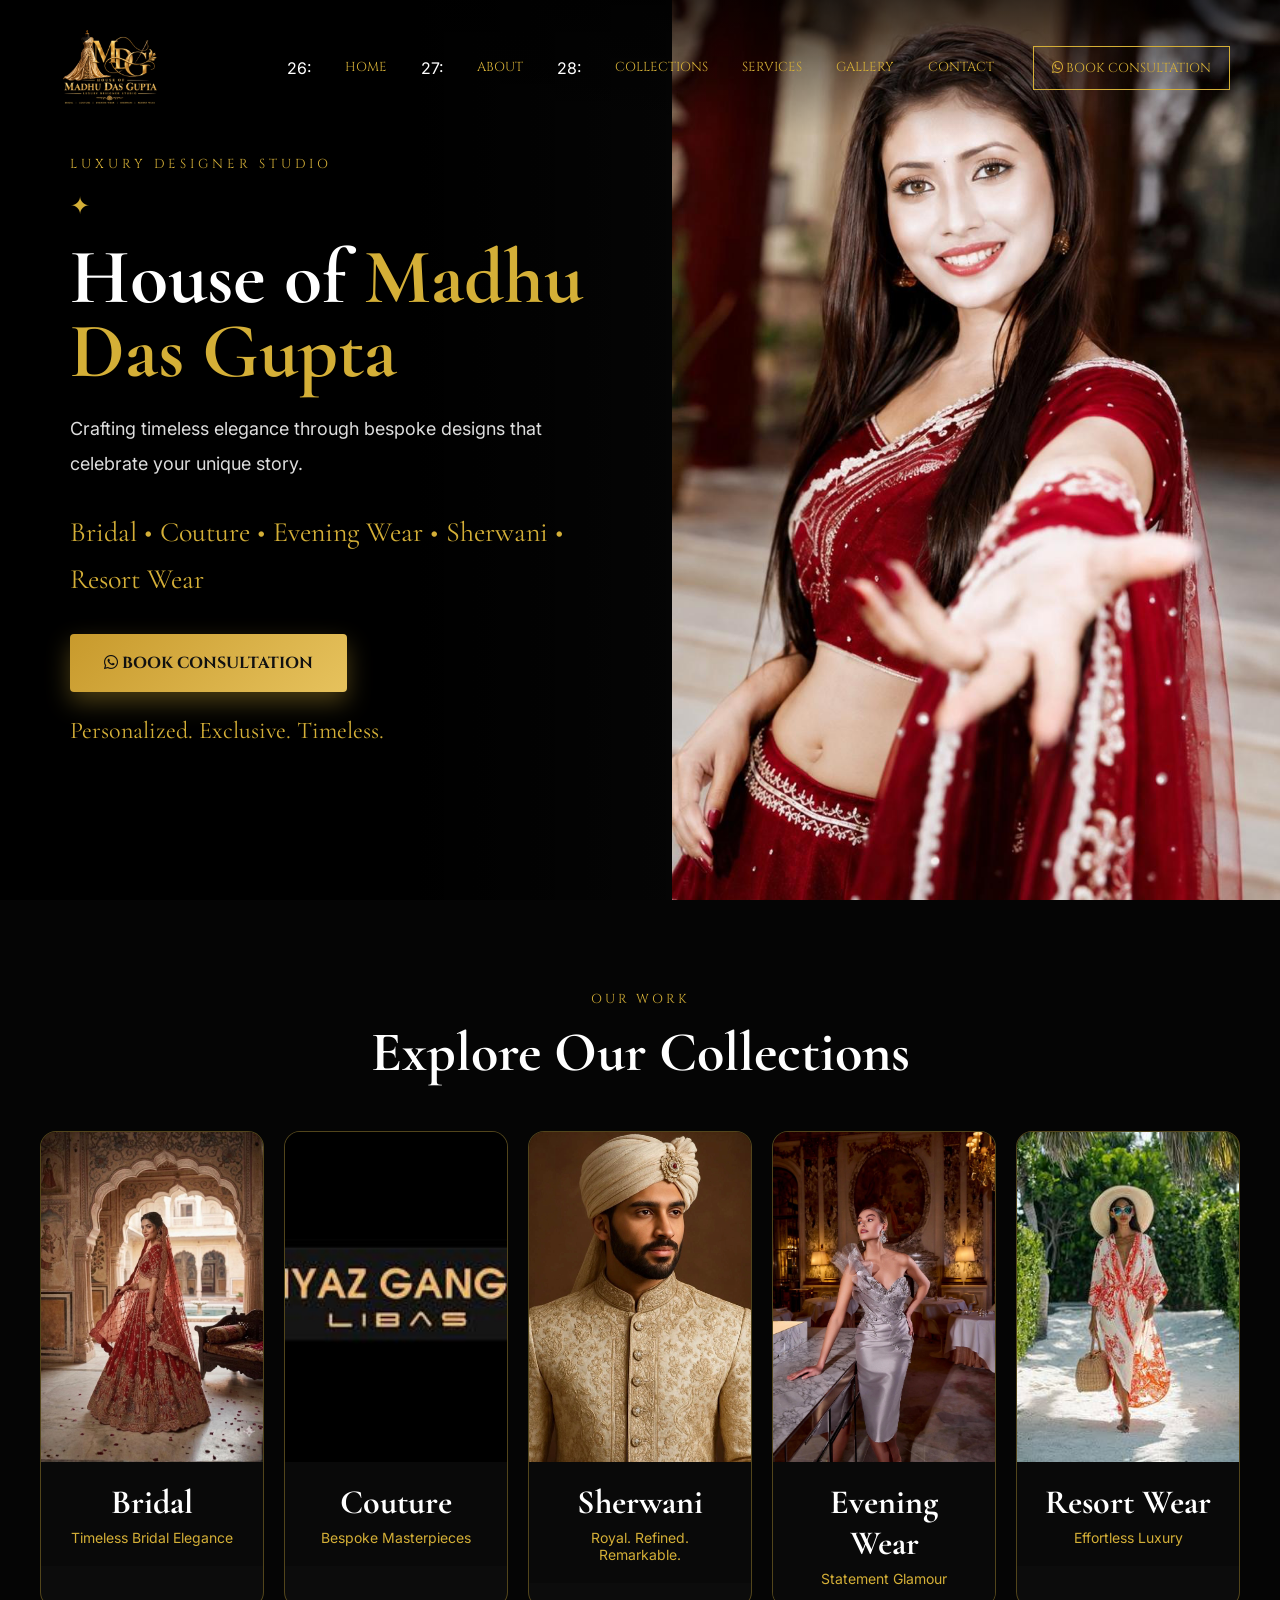
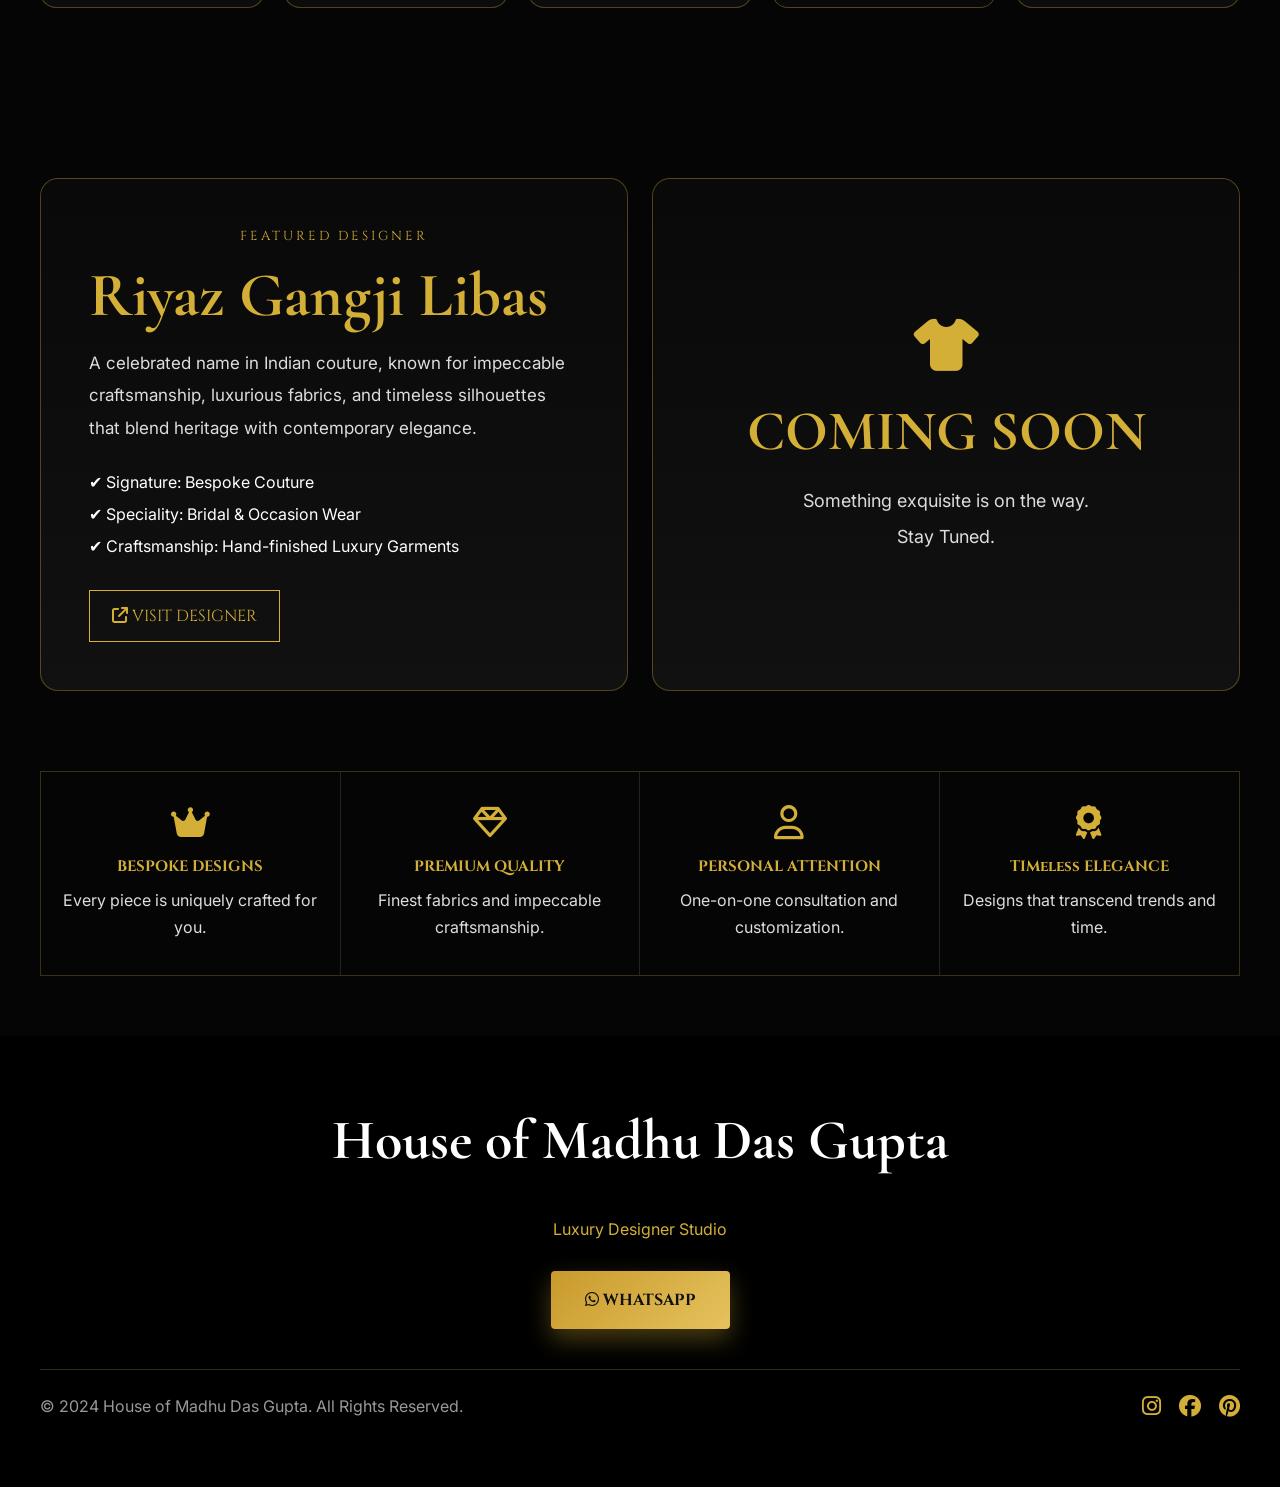
==== index.html @ 9389d153 "Update index.html" ====
<!DOCTYPE html>
<html lang="en">

<head>
<meta charset="UTF-8">
<meta name="viewport" content="width=device-width, initial-scale=1.0">
<title>House of Madhu Das Gupta</title>

<link rel="preconnect" href="https://fonts.googleapis.com">
<link rel="preconnect" href="https://fonts.gstatic.com" crossorigin>

<link href="https://fonts.googleapis.com/css2?family=Cinzel:wght@400;500;700&family=Cormorant+Garamond:wght@400;500;600;700&family=Inter:wght@300;400;500&display=swap" rel="stylesheet">

<link rel="stylesheet" href="style.css">

<link rel="stylesheet" href="https://cdnjs.cloudflare.com/ajax/libs/font-awesome/6.5.2/css/all.min.css">
</head>

<body>

<header>

<img src="logo.PNG" class="logo" alt="MDG Logo">

<nav>
26: <a href="index.html">HOME</a>
27: <a href="about.html">ABOUT</a>
28: <a href="collections.html">COLLECTIONS</a>
<a href="services.html">SERVICES</a>
<a href="gallery.html">GALLERY</a>
<a href="#">CONTACT</a>
</nav>

<a href="https://wa.me/919892027604?text=Hello%20House%20of%20Madhu%20Das%20Gupta,%20I'd%20like%20to%20book%20a%20consultation."
class="top-btn"
target="_blank">
<i class="fab fa-whatsapp"></i> BOOK CONSULTATION
</a>

</header>

<section class="hero">

<div class="overlay">

<div class="hero-text">

<div class="mini-title">
LUXURY DESIGNER STUDIO
</div>

<div class="ornament">✦</div>

<h1>House of <span>Madhu Das Gupta</span></h1>

<p>
Crafting timeless elegance through bespoke designs that celebrate your unique story.
</p>

<div class="hero-services">
Bridal • Couture • Evening Wear • Sherwani • Resort Wear
</div>

<a href="https://wa.me/919892027604?text=Hello%20House%20of%20Madhu%20Das%20Gupta,%20I'd%20like%20to%20book%20a%20consultation."
class="gold-btn"
target="_blank">
<i class="fab fa-whatsapp"></i> BOOK CONSULTATION
</a>

<div class="tagline">
Personalized. Exclusive. Timeless.
</div>

</div>

</div>

<img src="founder.PNG" alt="Founder">

</section>

<section class="collections">

<div class="section-mini">OUR WORK</div>

<h2>Explore Our Collections</h2>

<div class="collection-grid">

<div class="collection-card">
<img src="bridal.jpg" alt="Bridal">
<div class="collection-info">
<h3>Bridal</h3>
<p>Timeless Bridal Elegance</p>
</div>
</div>

<div class="collection-card">
<img src="Riyaz.jpg" alt="Couture">
<div class="collection-info">
<h3>Couture</h3>
<p>Bespoke Masterpieces</p>
</div>
</div>

<div class="collection-card">
<img src="Sherwani.jpg" alt="Sherwani">
<div class="collection-info">
<h3>Sherwani</h3>
<p>Royal. Refined. Remarkable.</p>
</div>
</div>

<div class="collection-card">
<img src="evening.jpg" alt="Evening Wear">
<div class="collection-info">
<h3>Evening Wear</h3>
<p>Statement Glamour</p>
</div>
</div>

<div class="collection-card">
<img src="resort.JPG" alt="Resort Wear">
<div class="collection-info">
<h3>Resort Wear</h3>
<p>Effortless Luxury</p>
</div>
</div>

</div>

</section>

<section class="designer">

<div class="designer-card">

<div class="section-mini">FEATURED DESIGNER</div>

<h2>Riyaz Gangji Libas</h2>

<p>
A celebrated name in Indian couture, known for impeccable craftsmanship, luxurious fabrics, and timeless silhouettes that blend heritage with contemporary elegance.
</p>

<ul>
<li>✔ Signature: Bespoke Couture</li>
<li>✔ Speciality: Bridal & Occasion Wear</li>
<li>✔ Craftsmanship: Hand-finished Luxury Garments</li>
</ul>

<a href="#"
class="outline-btn">
<i class="fas fa-arrow-up-right-from-square"></i>
VISIT DESIGNER
</a>

</div>

<div class="coming-card">

<div class="dress-icon">
<i class="fas fa-shirt"></i>
</div>

<h2>COMING SOON</h2>

<p>
Something exquisite is on the way.<br>
Stay Tuned.
</p>

</div>

</section>

<section class="features">

<div class="feature">
<i class="fas fa-crown"></i>
<h4>BESPOKE DESIGNS</h4>
<p>Every piece is uniquely crafted for you.</p>
</div>

<div class="feature">
<i class="far fa-gem"></i>
<h4>PREMIUM QUALITY</h4>
<p>Finest fabrics and impeccable craftsmanship.</p>
</div>

<div class="feature">
<i class="far fa-user"></i>
<h4>PERSONAL ATTENTION</h4>
<p>One-on-one consultation and customization.</p>
</div>

<div class="feature">
<i class="fas fa-award"></i>
<h4>TIMeless ELEGANCE</h4>
<p>Designs that transcend trends and time.</p>
</div>

</section>

<footer>

<h2>House of Madhu Das Gupta</h2>

<p>Luxury Designer Studio</p>

<a href="https://wa.me/919892027604?text=Hello%20House%20of%20Madhu%20Das%20Gupta."
class="gold-btn"
target="_blank">
<i class="fab fa-whatsapp"></i> WHATSAPP
</a>

<div class="footer-bottom">

<span>© 2024 House of Madhu Das Gupta. All Rights Reserved.</span>

<div class="social">
<i class="fab fa-instagram"></i>
<i class="fab fa-facebook"></i>
<i class="fab fa-pinterest"></i>
</div>

</div>

</footer>

</body>

</html>
---- style.css ----
/* =========================
   HOUSE OF MADHU DAS GUPTA
   Luxury Theme
========================= */

*{
  margin:0;
  padding:0;
  box-sizing:border-box;
}

html{
  scroll-behavior:smooth;
}

body{
  background:#050505;
  color:#fff;
  font-family:Inter,sans-serif;
  overflow-x:hidden;
}

a{
  text-decoration:none;
}

/* ---------- Header ---------- */

header{
  position:absolute;
  top:0;
  left:0;
  width:100%;
  display:flex;
  justify-content:space-between;
  align-items:center;
  padding:28px 50px;
  z-index:100;
  background:linear-gradient(to bottom,rgba(0,0,0,.65),transparent);
}

.logo{
  width:120px;
}

nav{
  position:absolute;
  left:50%;
  transform:translateX(-50%);
  display:flex;
  gap:34px;
}

nav a{
  color:#d4af37;
  font-family:Cinzel,serif;
  font-size:13px;
  transition:.3s;
}

nav a:hover{
  color:#fff;
}

.top-btn{
  border:1px solid #d4af37;
  color:#d4af37;
  padding:12px 18px;
  font-family:Cinzel,serif;
  font-size:13px;
}

/* ---------- Hero ---------- */

.hero{
  display:grid;
  grid-template-columns:1.05fr .95fr;
  min-height:100vh;
  background:#050505;
}

.overlay{
  display:flex;
  align-items:center;
  background:linear-gradient(90deg,#000 62%,rgba(0,0,0,.08));
  padding:120px 70px;
}

.hero-text{
  max-width:560px;
}

.mini-title{
  color:#d4af37;
  font-family:Cinzel,serif;
  letter-spacing:4px;
  font-size:13px;
  margin-bottom:18px;
}

.ornament{
  color:#d4af37;
  font-size:24px;
  margin-bottom:20px;
}

.hero-text h1{
  font-family:"Cormorant Garamond",serif;
  font-size:78px;
  line-height:.95;
  margin-bottom:24px;
}

.hero-text span{
  color:#d4af37;
}

.hero-text p{
  color:#ddd;
  line-height:1.9;
  font-size:18px;
  margin-bottom:28px;
}

.hero-services{
  font-family:"Cormorant Garamond",serif;
  color:#d4af37;
  font-size:28px;
  line-height:1.7;
  margin-bottom:30px;
}

.gold-btn{
  display:inline-block;
  background:linear-gradient(135deg,#c89a2c,#e6c25d);
  color:#111;
  padding:18px 34px;
  border-radius:4px;
  font-family:Cinzel,serif;
  font-weight:bold;
  box-shadow:0 10px 25px rgba(212,175,55,.35);
}

.tagline{
  margin-top:24px;
  color:#d4af37;
  font-family:"Cormorant Garamond",serif;
  font-size:24px;
}

.hero img{
  width:100%;
  height:100vh;
  object-fit:cover;
  object-position:center;
  display:block;
}

/* ---------- Collections ---------- */

.collections{
  padding:90px 40px;
}

.section-mini{
  text-align:center;
  color:#d4af37;
  font-family:Cinzel,serif;
  letter-spacing:3px;
  font-size:13px;
  margin-bottom:10px;
}

.collections h2,
footer h2{
  text-align:center;
  font-family:"Cormorant Garamond",serif;
  font-size:56px;
  margin-bottom:45px;
}

.collection-grid{
  display:grid;
  grid-template-columns:repeat(5,1fr);
  gap:20px;
}

.collection-card{
  background:#0c0c0c;
  border:1px solid rgba(212,175,55,.35);
  border-radius:16px;
  overflow:hidden;
  transition:.35s;
}

.collection-card:hover{
  transform:translateY(-6px);
}

.collection-card img{
  width:100%;
  height:330px;
  object-fit:cover;
  display:block;
}

.collection-info{
  background:#090909;
  padding:20px;
  text-align:center;
}

.collection-info h3{
  font-family:"Cormorant Garamond",serif;
  font-size:34px;
  margin-bottom:6px;
}

.collection-info p{
  color:#d4af37;
  font-size:14px;
}

/* ---------- Designer ---------- */

.designer{
  max-width:1400px;
  margin:auto;
  padding:80px 40px;
  display:grid;
  grid-template-columns:1fr 1fr;
  gap:24px;
}

.designer-card,
.coming-card{
  background:linear-gradient(#090909,#111);
  border:1px solid rgba(212,175,55,.35);
  border-radius:18px;
  padding:48px;
}

.designer-card h2{
  text-align:left;
  font-family:"Cormorant Garamond",serif;
  color:#d4af37;
  font-size:62px;
  line-height:1;
  margin:20px 0;
}

.designer-card p{
  color:#ddd;
  line-height:1.9;
  margin-bottom:22px;
  font-size:17px;
}

.designer-card ul{
  list-style:none;
  line-height:2;
  margin-bottom:28px;
}

.outline-btn{
  display:inline-block;
  border:1px solid #d4af37;
  color:#d4af37;
  padding:14px 22px;
  font-family:Cinzel,serif;
}

.coming-card{
  display:flex;
  flex-direction:column;
  justify-content:center;
  align-items:center;
  text-align:center;
}

.dress-icon{
  font-size:52px;
  color:#d4af37;
  margin-bottom:20px;
}

.coming-card h2{
  font-family:"Cormorant Garamond",serif;
  font-size:56px;
  color:#d4af37;
  margin-bottom:18px;
}

.coming-card p{
  color:#ddd;
  line-height:2;
  font-size:18px;
}

/* ---------- Features ---------- */

.features{
  display:grid;
  grid-template-columns:repeat(4,1fr);
  margin:0 40px 60px;
  border:1px solid rgba(212,175,55,.25);
}

.feature{
  padding:34px 22px;
  text-align:center;
  border-right:1px solid #222;
}

.feature:last-child{
  border-right:none;
}

.feature i{
  color:#d4af37;
  font-size:34px;
  margin-bottom:16px;
}

.feature h4{
  color:#d4af37;
  font-family:Cinzel,serif;
  font-size:15px;
  margin-bottom:10px;
}

.feature p{
  color:#ddd;
  line-height:1.7;
}

/* ---------- Footer ---------- */

footer{
  background:#000;
  text-align:center;
  padding:70px 40px;
}

footer p{
  color:#d4af37;
  margin-bottom:32px;
}

.footer-bottom{
  margin-top:40px;
  padding-top:25px;
  border-top:1px solid rgba(212,175,55,.25);
  display:flex;
  justify-content:space-between;
  align-items:center;
  flex-wrap:wrap;
  color:#999;
}

.social{
  display:flex;
  gap:18px;
  color:#d4af37;
  font-size:22px;
}

/* =================================
   MOBILE
================================= */

@media(max-width:900px){

header{
  position:relative;
  background:#000;
  padding:18px 20px;
  flex-direction:column;
  gap:18px;
}

.logo{
  width:90px;
}

nav{
  position:static;
  transform:none;
  display:flex;
  flex-wrap:wrap;
  justify-content:center;
  gap:14px;
}

.top-btn{
  padding:10px 18px;
  font-size:12px;
}

.hero{
  display:flex;
  flex-direction:column-reverse;
  min-height:auto;
}

.hero img{
  width:100%;
  height:460px;
  object-fit:cover;
  object-position:center top;
}

.overlay{
  padding:42px 24px;
  background:#050505;
}

.hero-text{
  max-width:100%;
}

.hero-text h1{
  font-size:54px;
}

.hero-text p{
  font-size:17px;
}

.hero-services{
  font-size:18px;
}

.gold-btn{
  width:100%;
  text-align:center;
}

.tagline{
  font-size:20px;
}

.collection-grid{
  grid-template-columns:1fr;
}

.collection-card img{
  height:420px;
  object-fit:contain;
  background:#111;
  padding:10px;
}

.designer{
  grid-template-columns:1fr;
  padding:60px 20px;
}

.designer-card,
.coming-card{
  padding:36px 24px;
}

.designer-card h2{
  font-size:52px;
}

.features{
  grid-template-columns:1fr;
  margin:30px 20px;
}

.feature{
  border-right:none;
  border-bottom:1px solid #222;
}

.feature:last-child{
  border-bottom:none;
}

.footer-bottom{
  flex-direction:column;
  gap:20px;
  text-align:center;
}

}
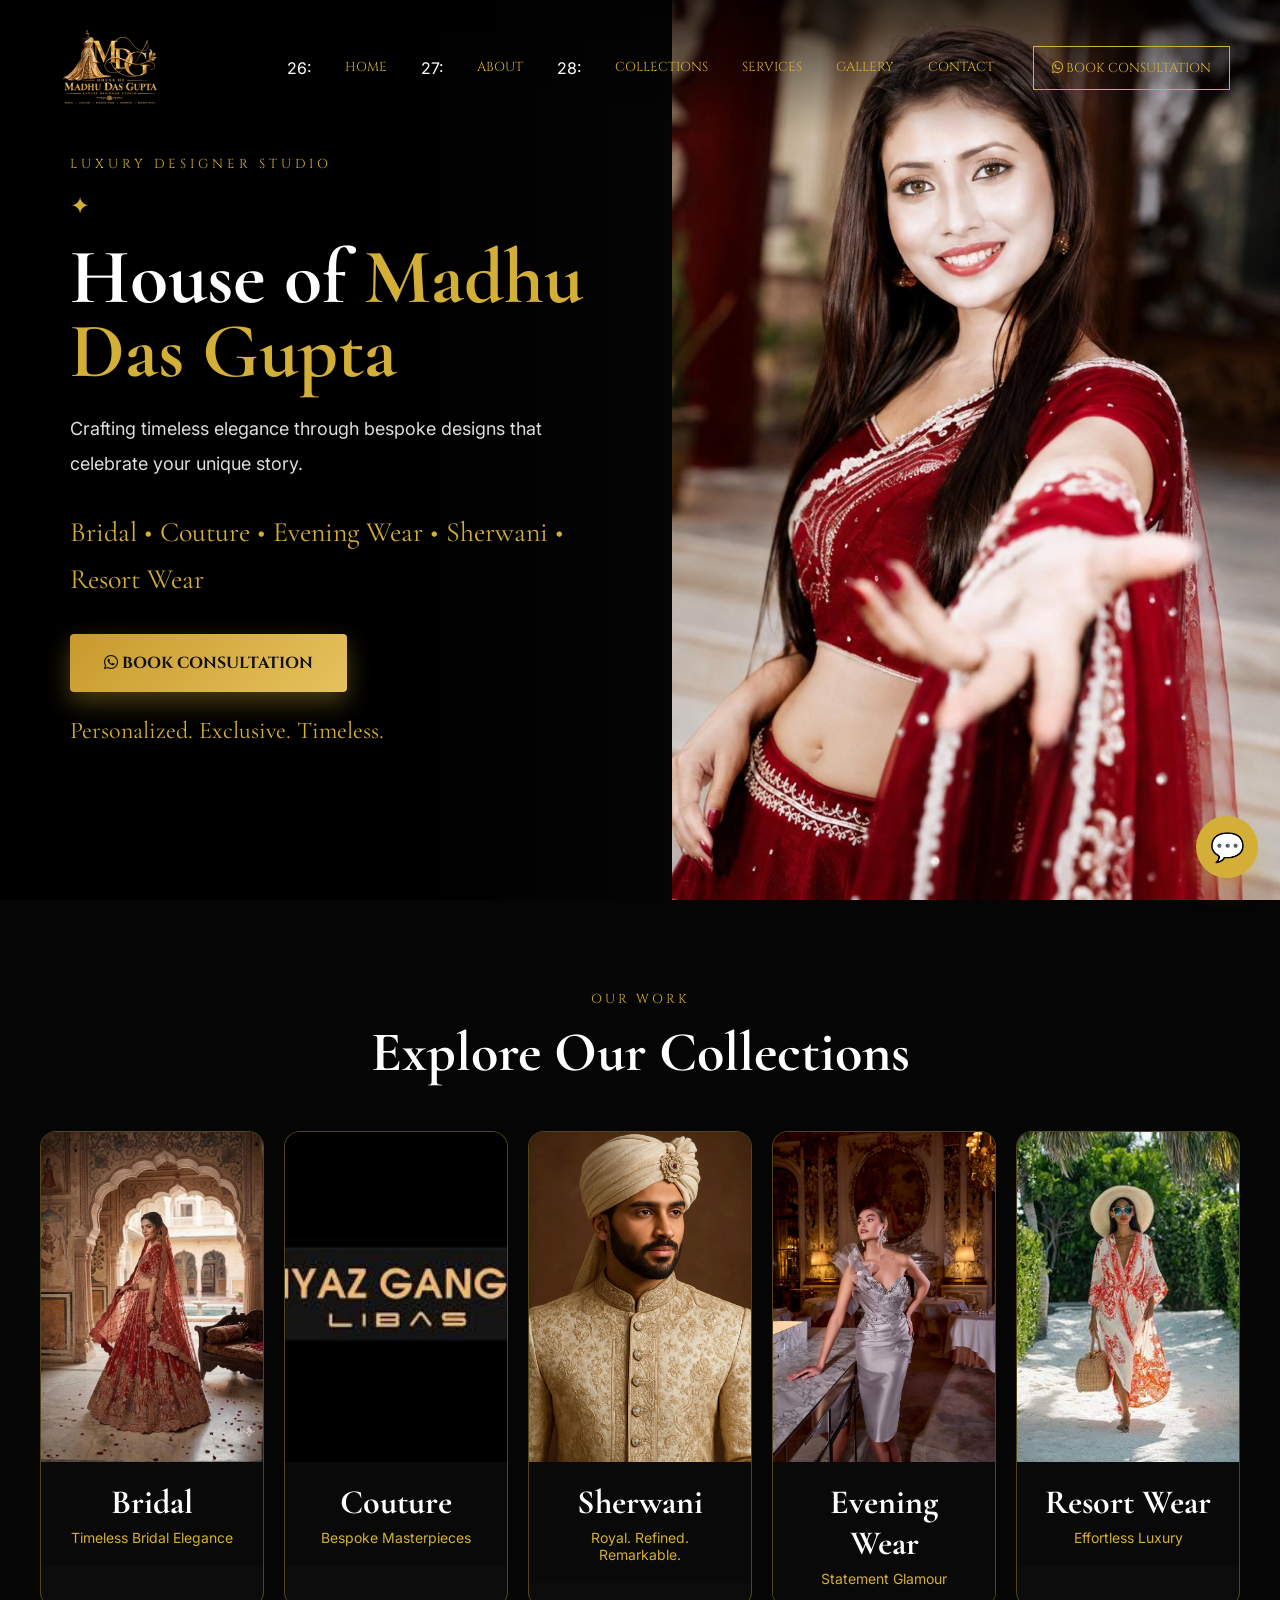
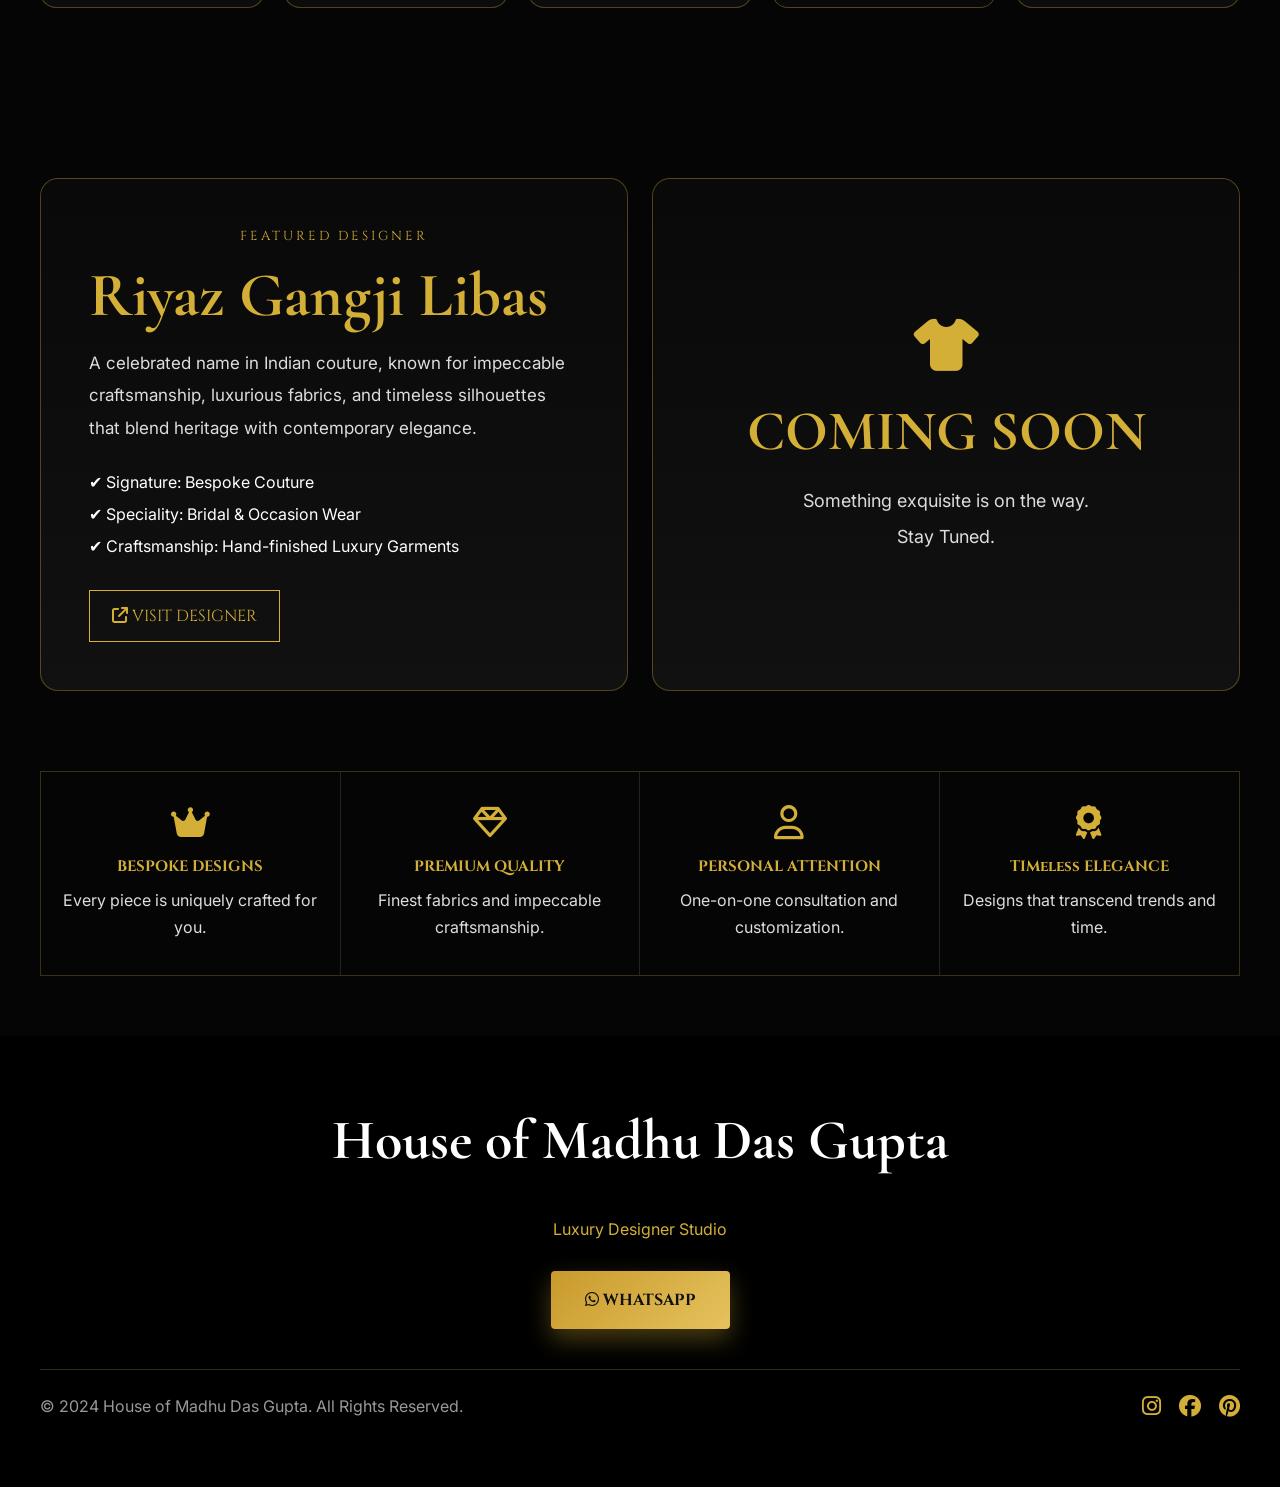
==== commit 3c805700: "Update index.html" ====
--- a/index.html
+++ b/index.html
@@ -28,7 +28,7 @@
 28: <a href="collections.html">COLLECTIONS</a>
 <a href="services.html">SERVICES</a>
 <a href="gallery.html">GALLERY</a>
-<a href="#">CONTACT</a>
+<a href="contact.html">CONTACT</a>
 </nav>
 
 <a href="https://wa.me/919892027604?text=Hello%20House%20of%20Madhu%20Das%20Gupta,%20I'd%20like%20to%20book%20a%20consultation."
@@ -227,7 +227,7 @@
 </div>
 
 </footer>
-
+<a href="https://wa.me/919892027604" class="whatsapp-float">💬</a>
 </body>
 
 </html>
--- a/style.css
+++ b/style.css
@@ -486,3 +486,27 @@
 }
 
 }
+/* Floating WhatsApp Button */
+
+.whatsapp-float{
+position:fixed;
+bottom:22px;
+right:22px;
+width:62px;
+height:62px;
+background:#D4AF37;
+color:#111;
+border-radius:50%;
+display:flex;
+align-items:center;
+justify-content:center;
+font-size:28px;
+text-decoration:none;
+box-shadow:0 10px 25px rgba(212,175,55,.35);
+z-index:9999;
+transition:.3s;
+}
+
+.whatsapp-float:hover{
+transform:scale(1.08);
+}
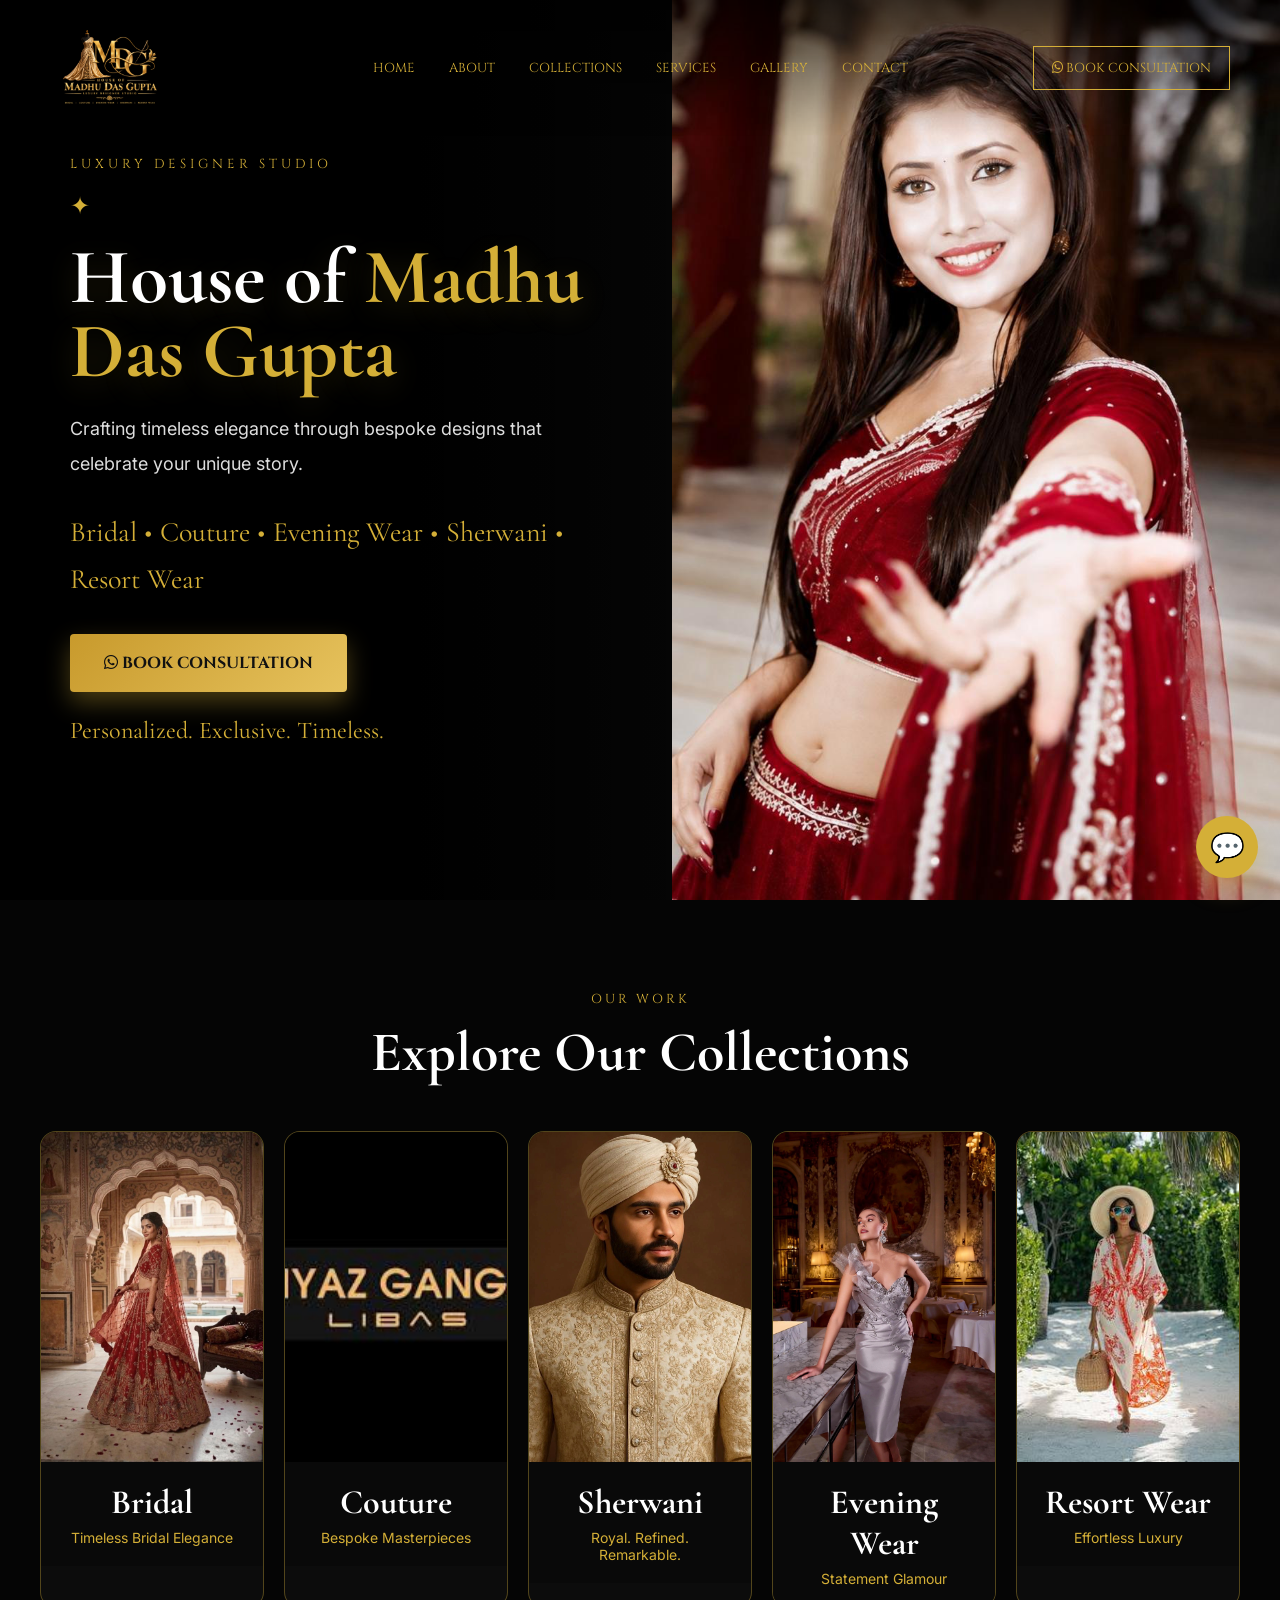
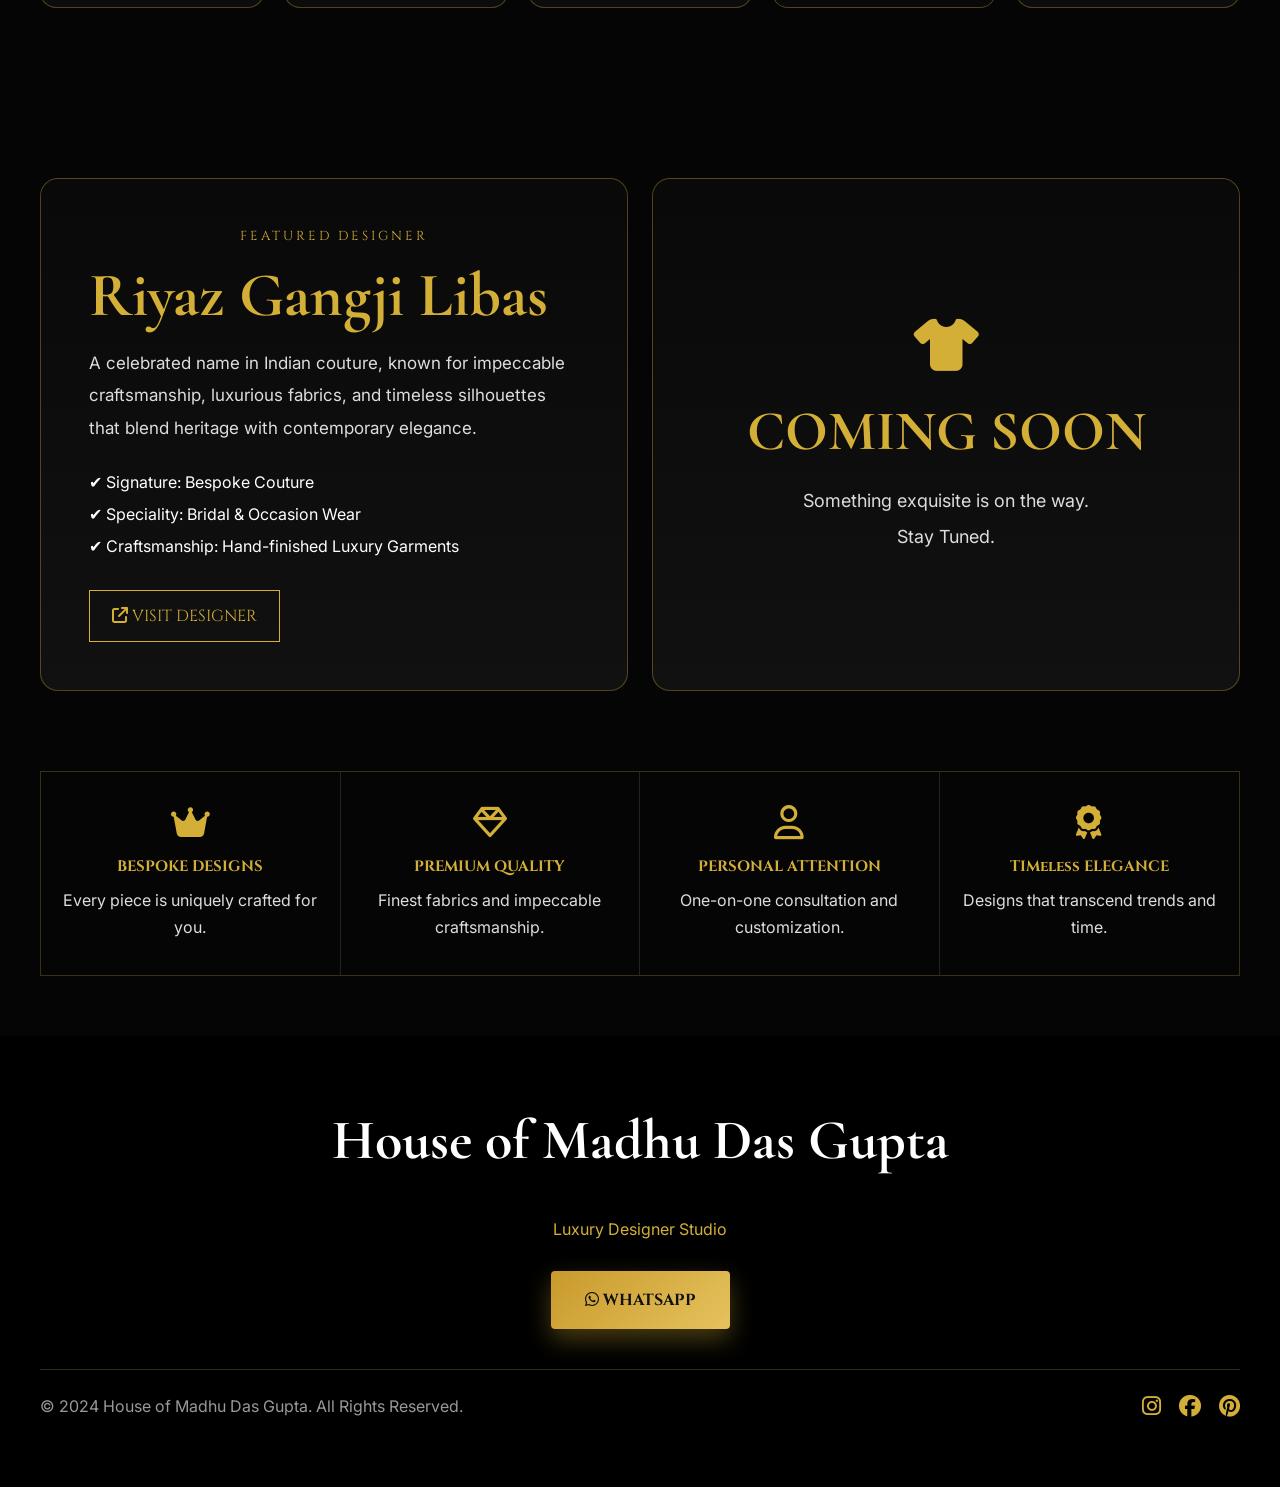
==== commit a55f4707: "Update index.html" ====
--- a/index.html
+++ b/index.html
@@ -23,9 +23,9 @@
 <img src="logo.PNG" class="logo" alt="MDG Logo">
 
 <nav>
-26: <a href="index.html">HOME</a>
-27: <a href="about.html">ABOUT</a>
-28: <a href="collections.html">COLLECTIONS</a>
+<a href="index.html">HOME</a>
+<a href="about.html">ABOUT</a>
+<a href="collections.html">COLLECTIONS</a>
 <a href="services.html">SERVICES</a>
 <a href="gallery.html">GALLERY</a>
 <a href="contact.html">CONTACT</a>
--- a/style.css
+++ b/style.css
@@ -510,3 +510,46 @@
 .whatsapp-float:hover{
 transform:scale(1.08);
 }
+/* About page mobile heading */
+@media (max-width:768px){
+
+.page-banner h1{
+font-size:42px;
+line-height:1.1;
+padding:0 20px;
+}
+
+.page-banner{
+height:52vh;
+}
+
+}
+/* ===== CINEMATIC HERO ===== */
+
+.hero img{
+animation:heroZoom 14s ease-in-out infinite alternate;
+}
+
+@keyframes heroZoom{
+from{transform:scale(1);}
+to{transform:scale(1.08);}
+}
+
+.hero-text{
+animation:fadeUp 1.3s ease forwards;
+}
+
+@keyframes fadeUp{
+from{
+opacity:0;
+transform:translateY(35px);
+}
+to{
+opacity:1;
+transform:translateY(0);
+}
+}
+
+.hero-text h1{
+text-shadow:0 8px 30px rgba(212,175,55,.18);
+}
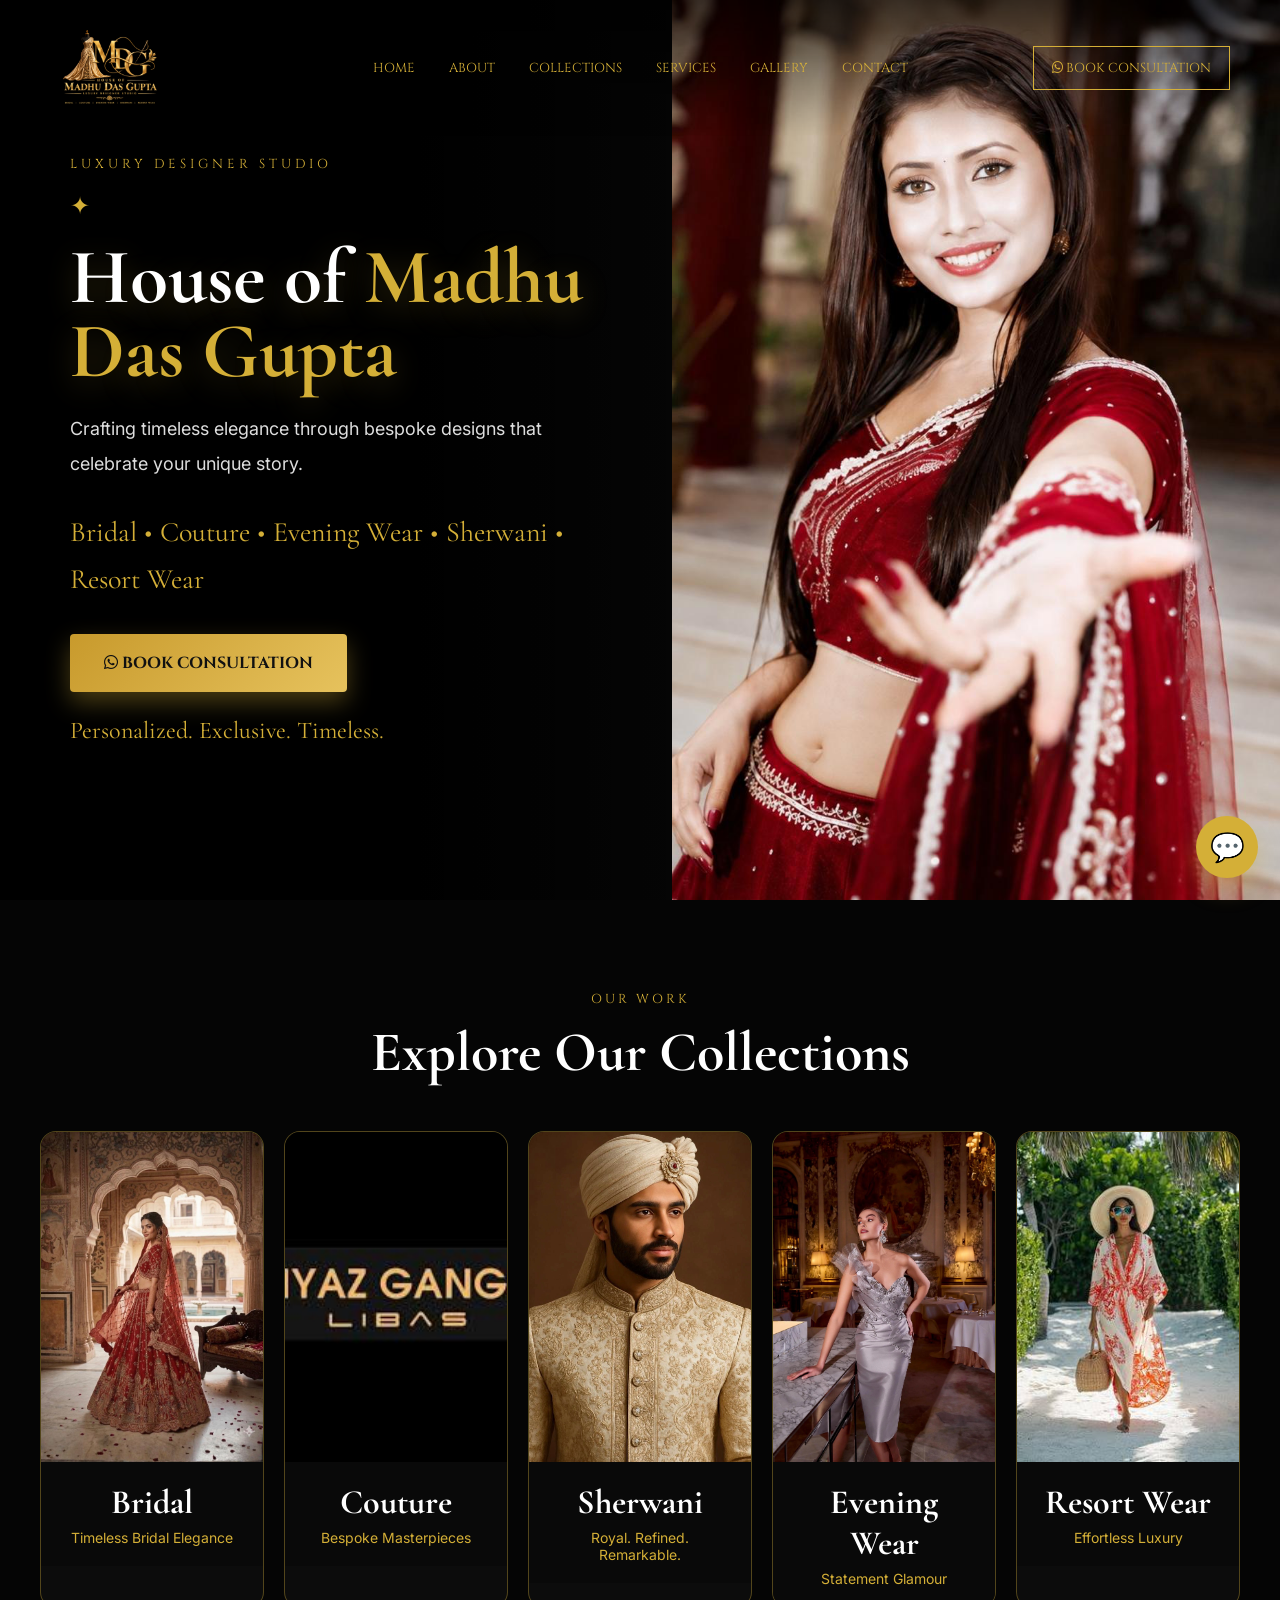
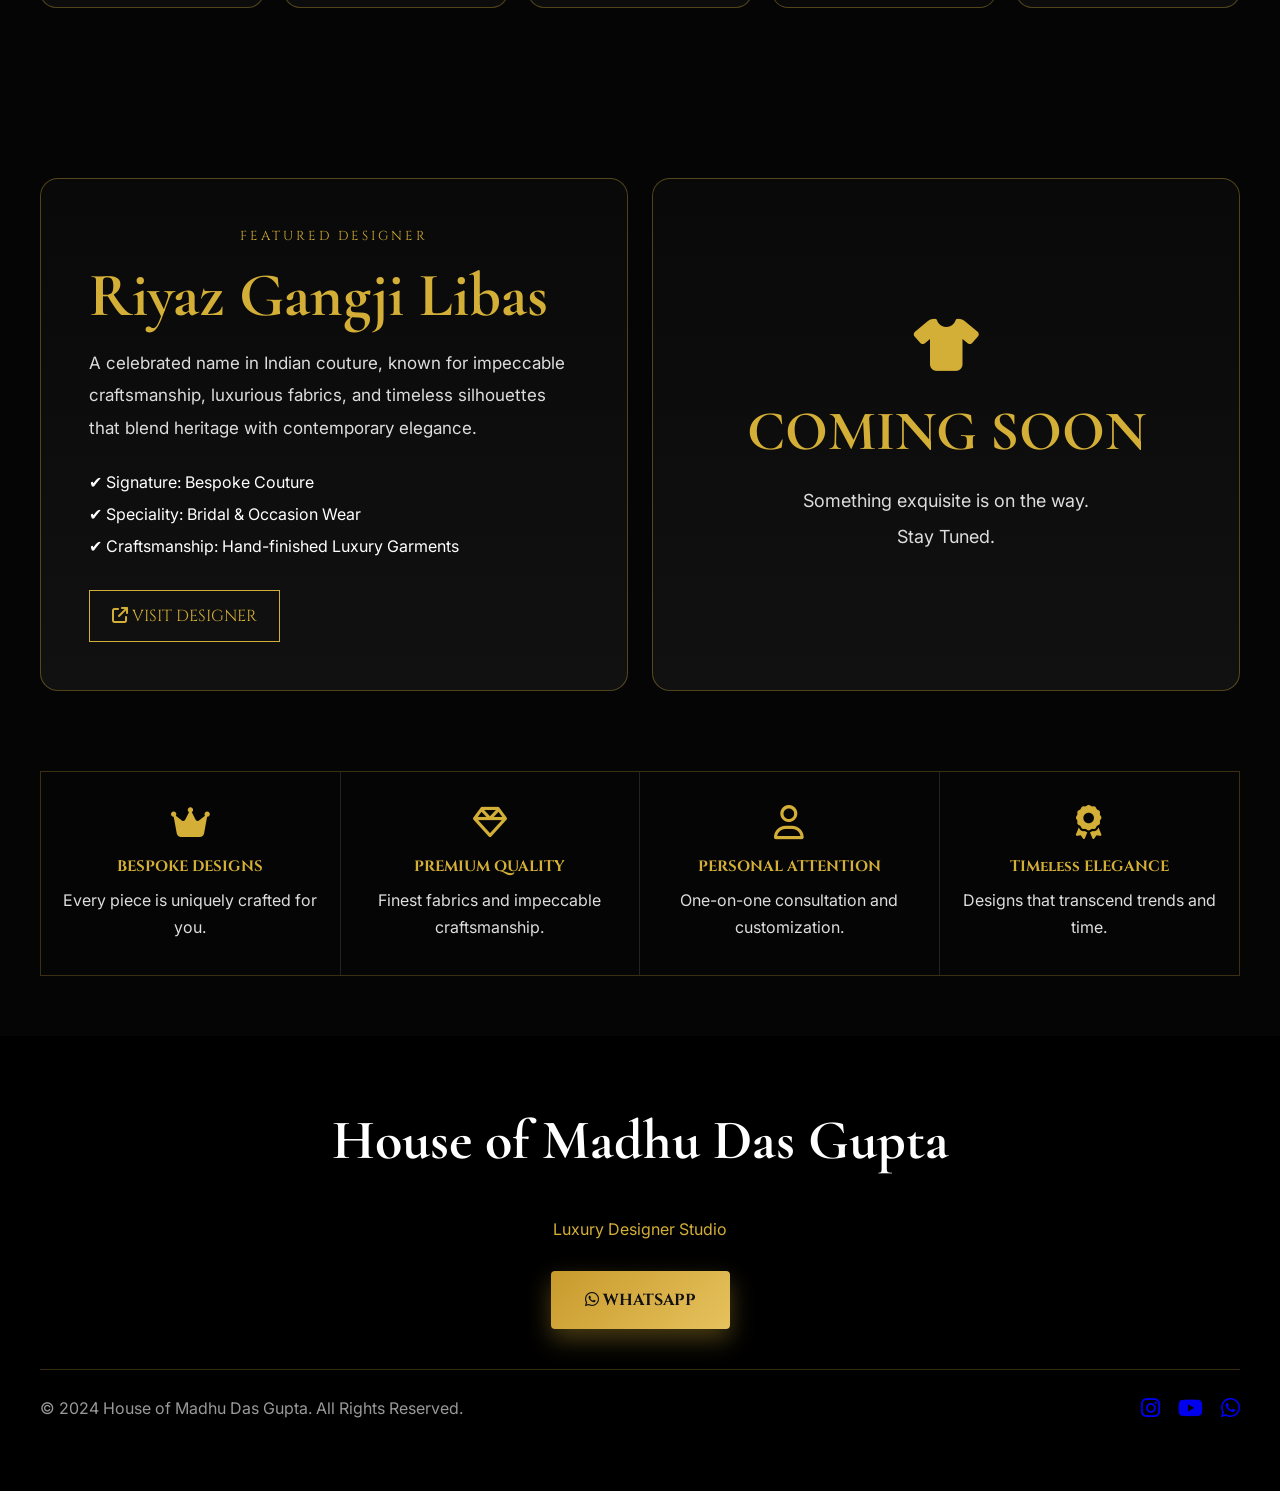
==== commit 1101cf48: "Update index.html" ====
--- a/index.html
+++ b/index.html
@@ -219,9 +219,17 @@
 <span>© 2024 House of Madhu Das Gupta. All Rights Reserved.</span>
 
 <div class="social">
-<i class="fab fa-instagram"></i>
-<i class="fab fa-facebook"></i>
-<i class="fab fa-pinterest"></i>
+  <a href="https://www.instagram.com/YOUR_INSTAGRAM_USERNAME" target="_blank">
+    <i class="fab fa-instagram"></i>
+  </a>
+
+  <a href="https://www.youtube.com/YOUR_YOUTUBE_CHANNEL" target="_blank">
+    <i class="fab fa-youtube"></i>
+  </a>
+
+  <a href="https://wa.me/919892027604" target="_blank">
+    <i class="fab fa-whatsapp"></i>
+  </a>
 </div>
 
 </div>
--- a/style.css
+++ b/style.css
@@ -553,3 +553,41 @@
 .hero-text h1{
 text-shadow:0 8px 30px rgba(212,175,55,.18);
 }
+/* ===== MDG CINEMATIC LUXURY HERO ===== */
+
+.hero img{
+animation:heroZoom 14s ease-in-out infinite alternate;
+}
+
+@keyframes heroZoom{
+from{transform:scale(1);}
+to{transform:scale(1.08);}
+}
+
+.hero-text{
+animation:fadeUp 1.2s ease forwards;
+}
+
+@keyframes fadeUp{
+from{
+opacity:0;
+transform:translateY(35px);
+}
+to{
+opacity:1;
+transform:translateY(0);
+}
+}
+
+.hero-text h1{
+text-shadow:0 8px 30px rgba(212,175,55,.25);
+}
+
+.gold-btn{
+transition:.35s ease;
+}
+
+.gold-btn:hover{
+transform:translateY(-4px);
+box-shadow:0 18px 40px rgba(212,175,55,.35);
+}
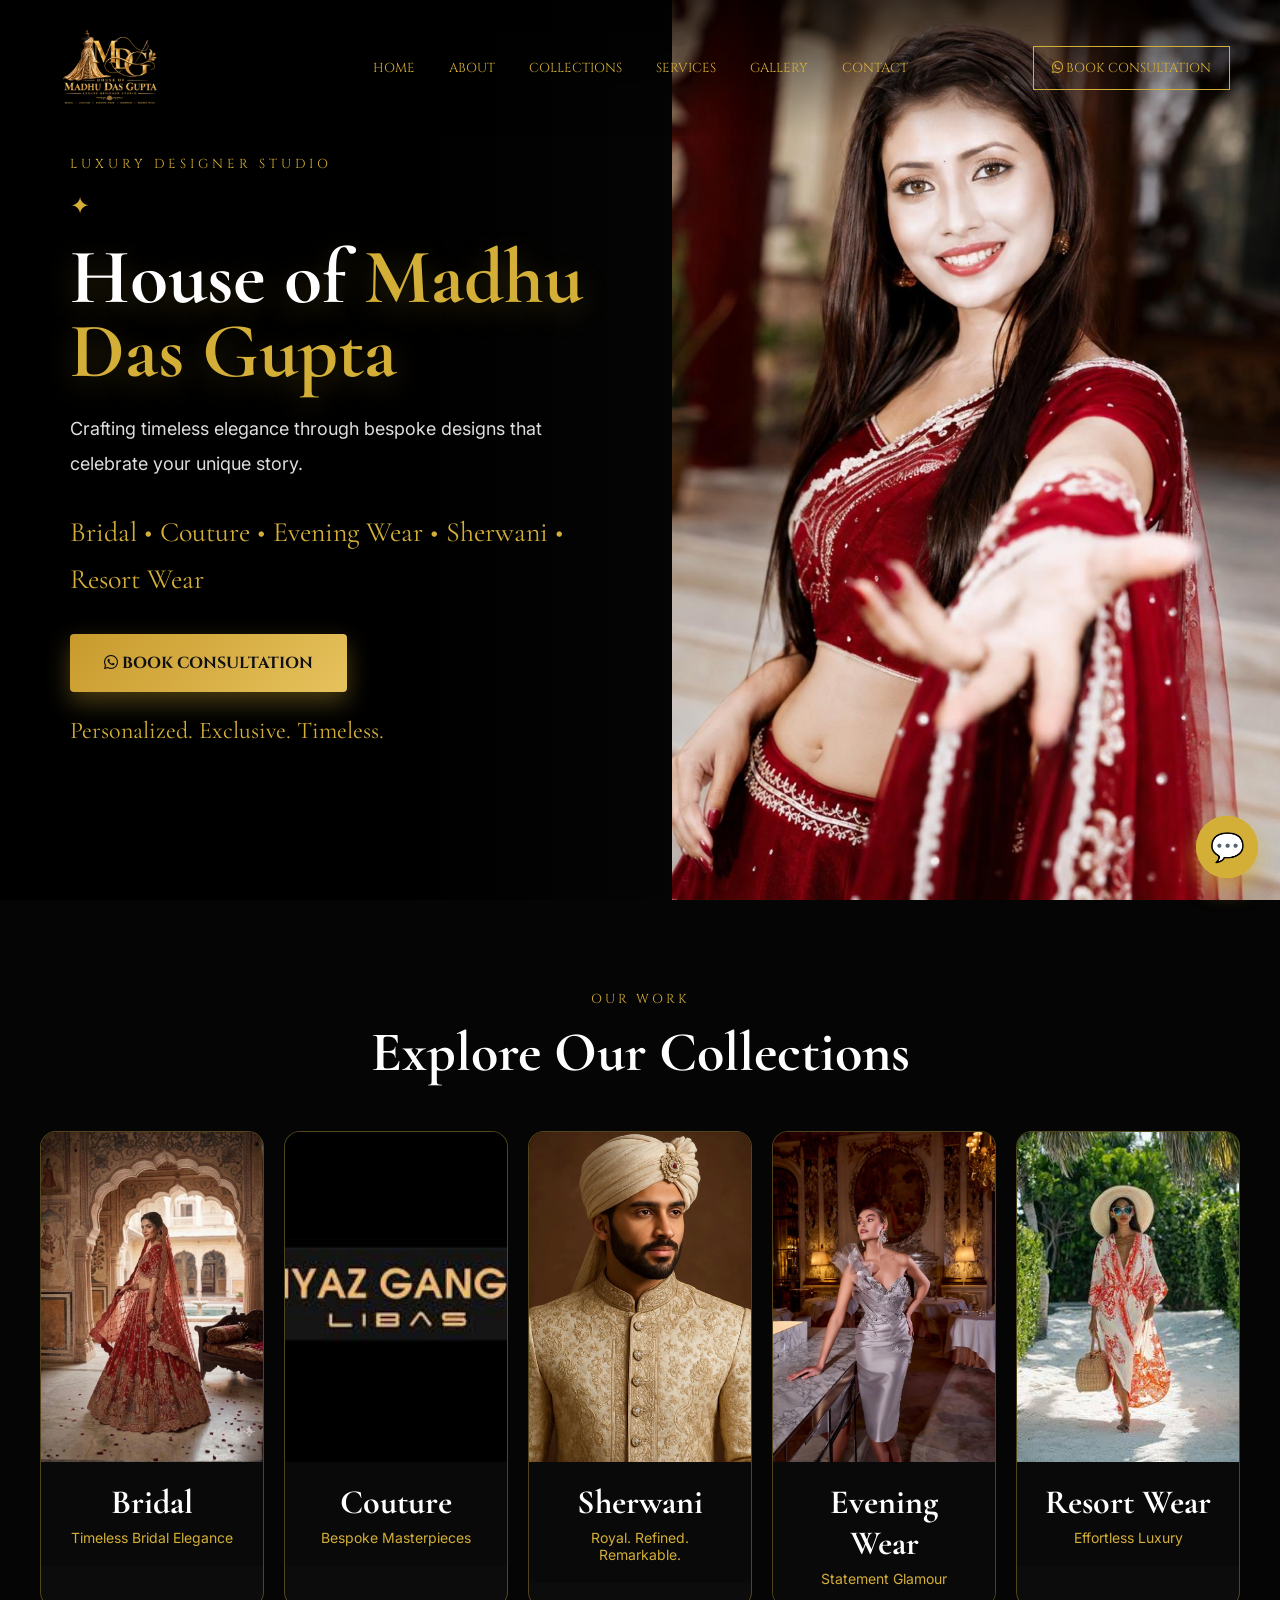
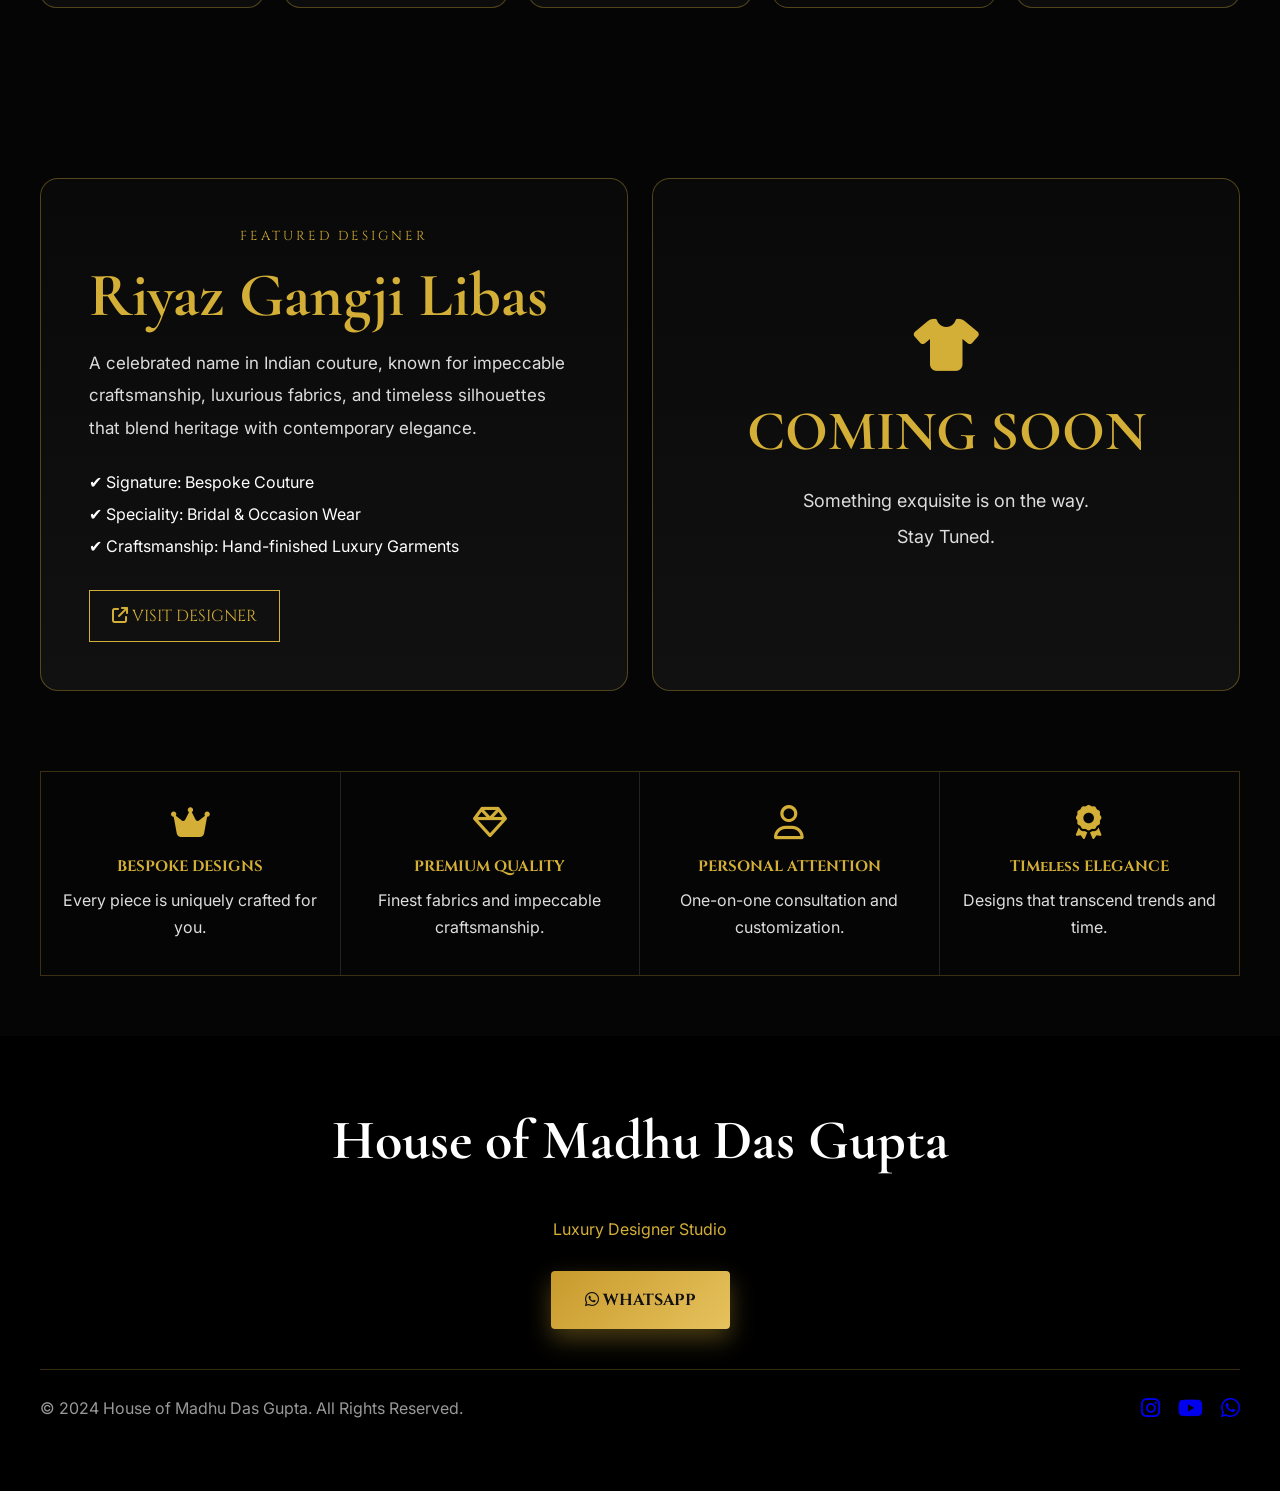
==== commit d8608e22: "Update index.html" ====
--- a/index.html
+++ b/index.html
@@ -236,6 +236,23 @@
 
 </footer>
 <a href="https://wa.me/919892027604" class="whatsapp-float">💬</a>
+  <a href="https://wa.me/919892027604" class="whatsapp-float">💬</a>
+
+<script>
+document.querySelectorAll('.gold-btn').forEach(btn=>{
+  btn.addEventListener('click',function(e){
+    if(btn.href.includes('wa.me')){
+      e.preventDefault();
+      if(confirm('Book a private consultation on WhatsApp?')){
+        window.open(btn.href,'_blank');
+      }
+    }
+  });
+});
+</script>
+
 </body>
-
 </html>
+</body>
+
+</html>
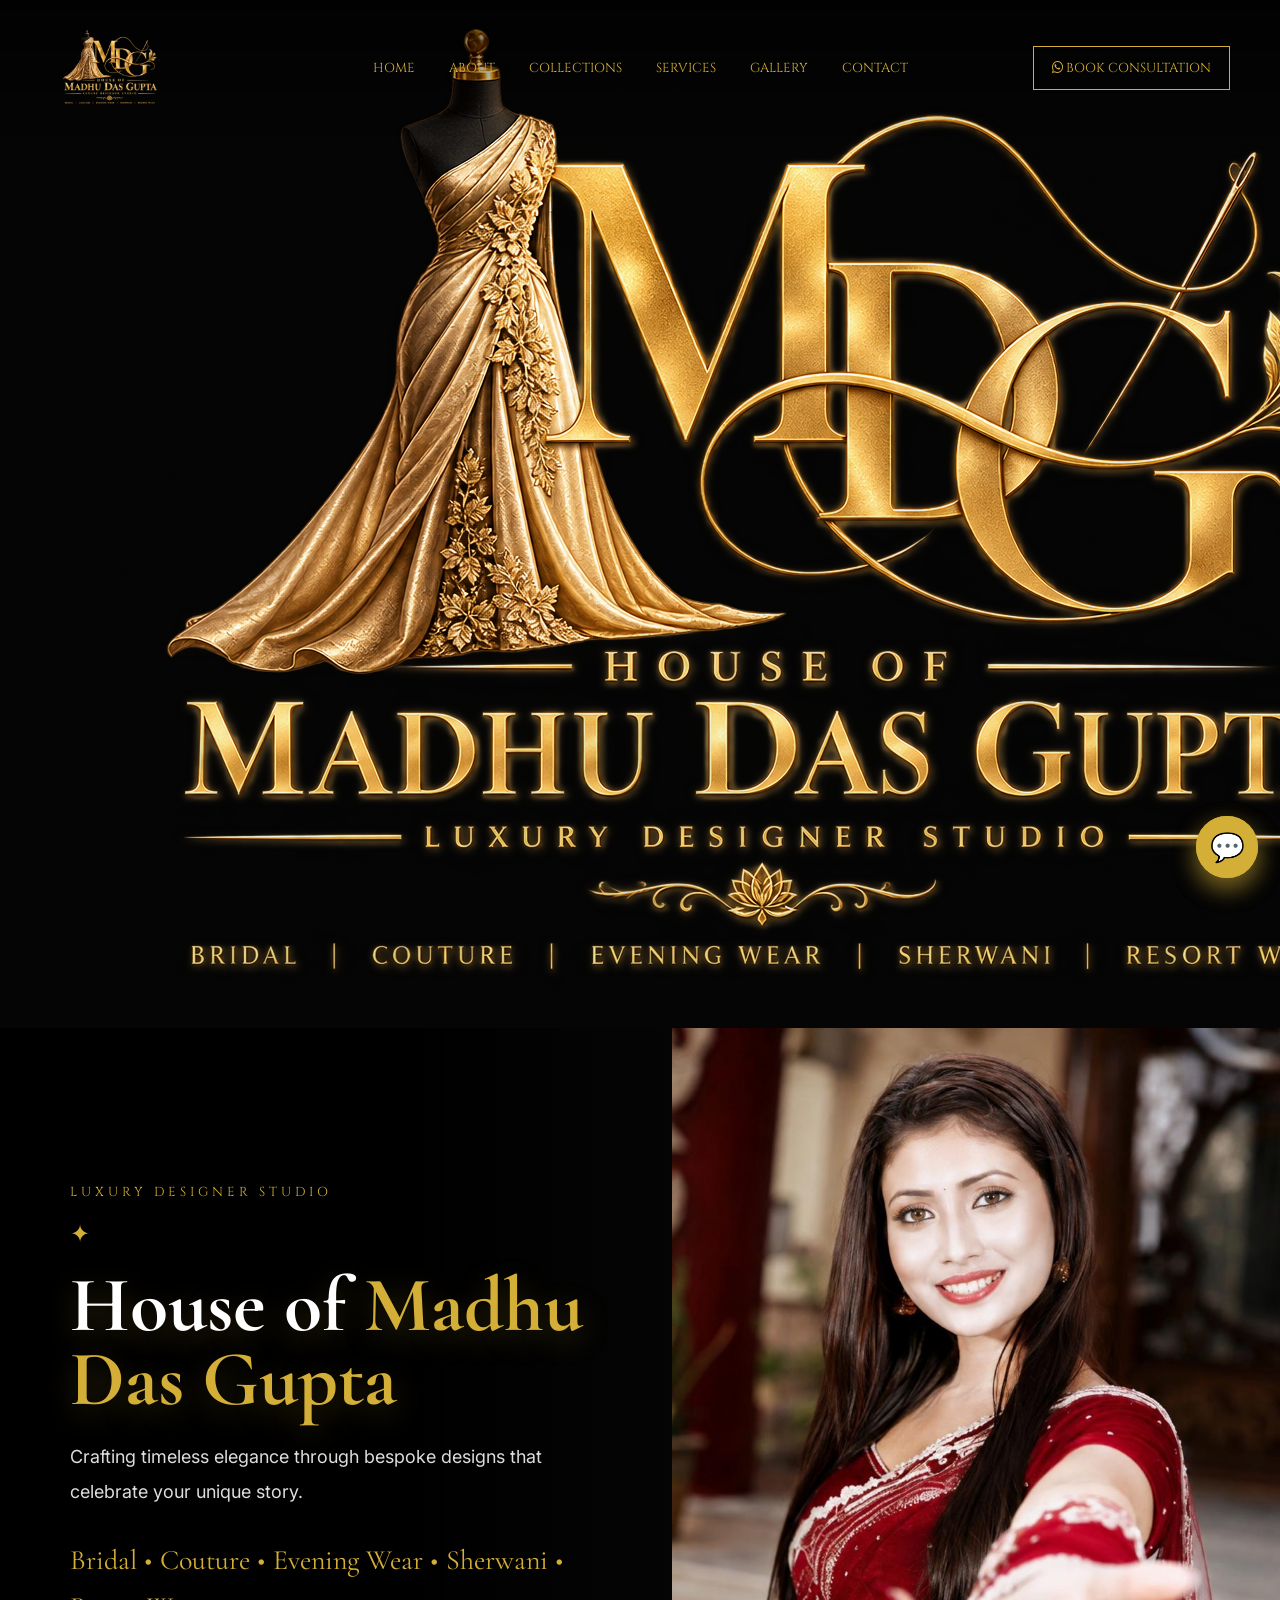
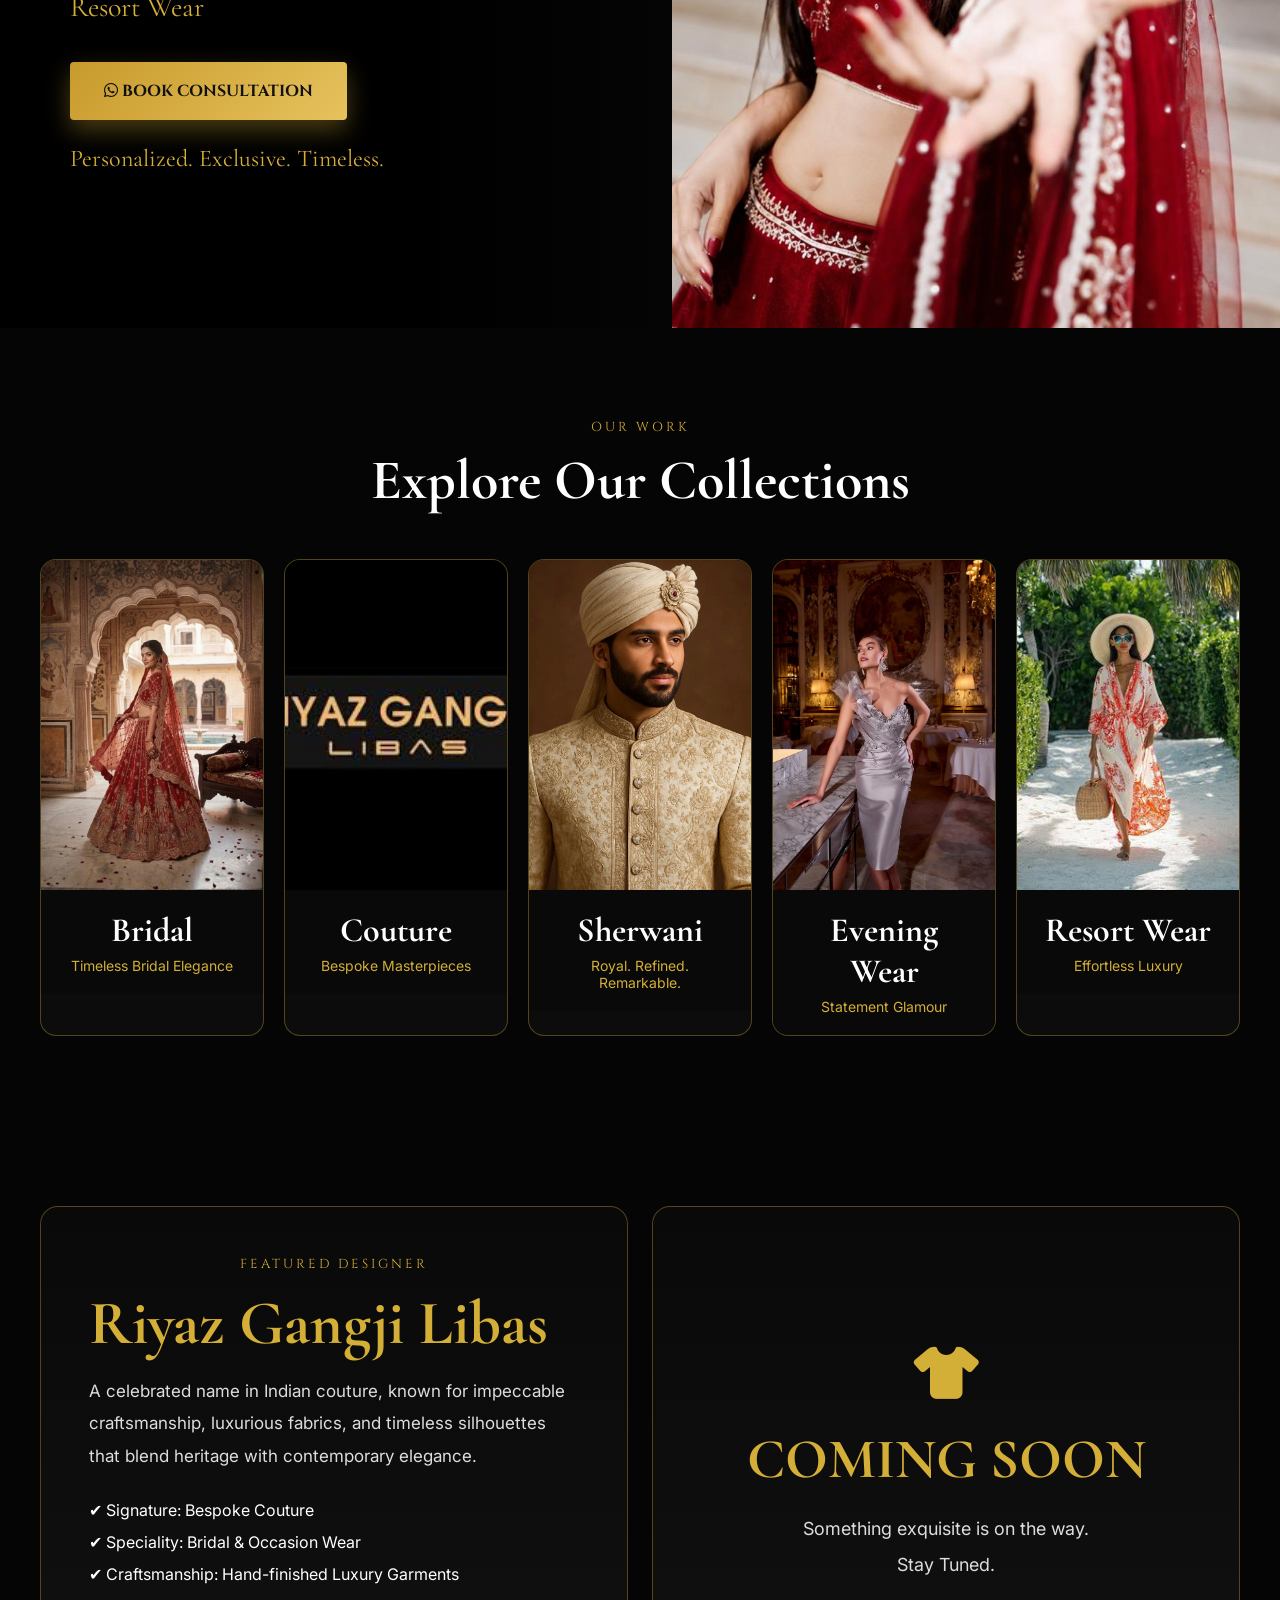
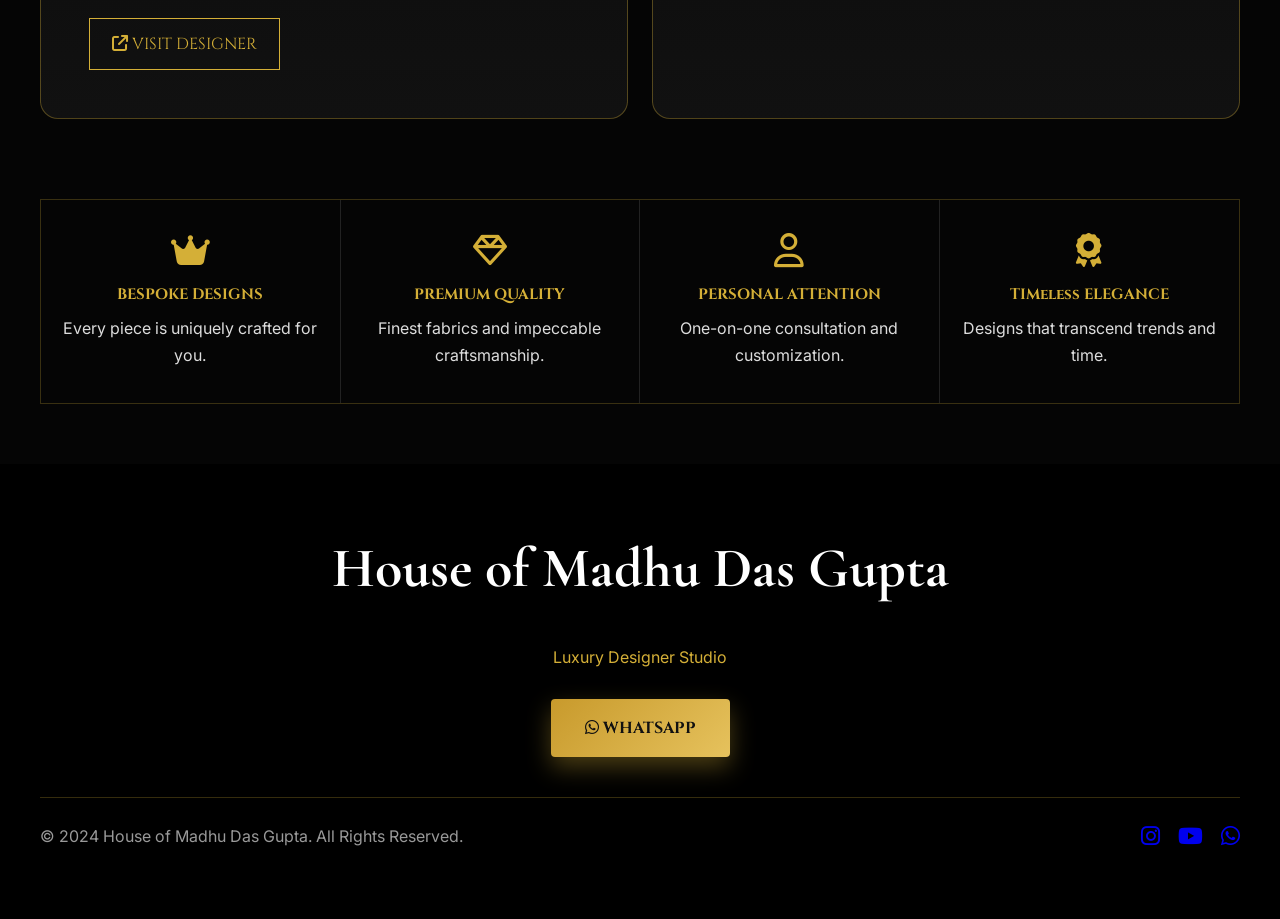
==== commit b3eaef6f: "Update index.html" ====
--- a/index.html
+++ b/index.html
@@ -18,7 +18,13 @@
 
 <body>
 
+
+<div id="loader">
+  <img src="logo.PNG" alt="MDG Logo">
+</div>
+
 <header>
+
 
 <img src="logo.PNG" class="logo" alt="MDG Logo">
 
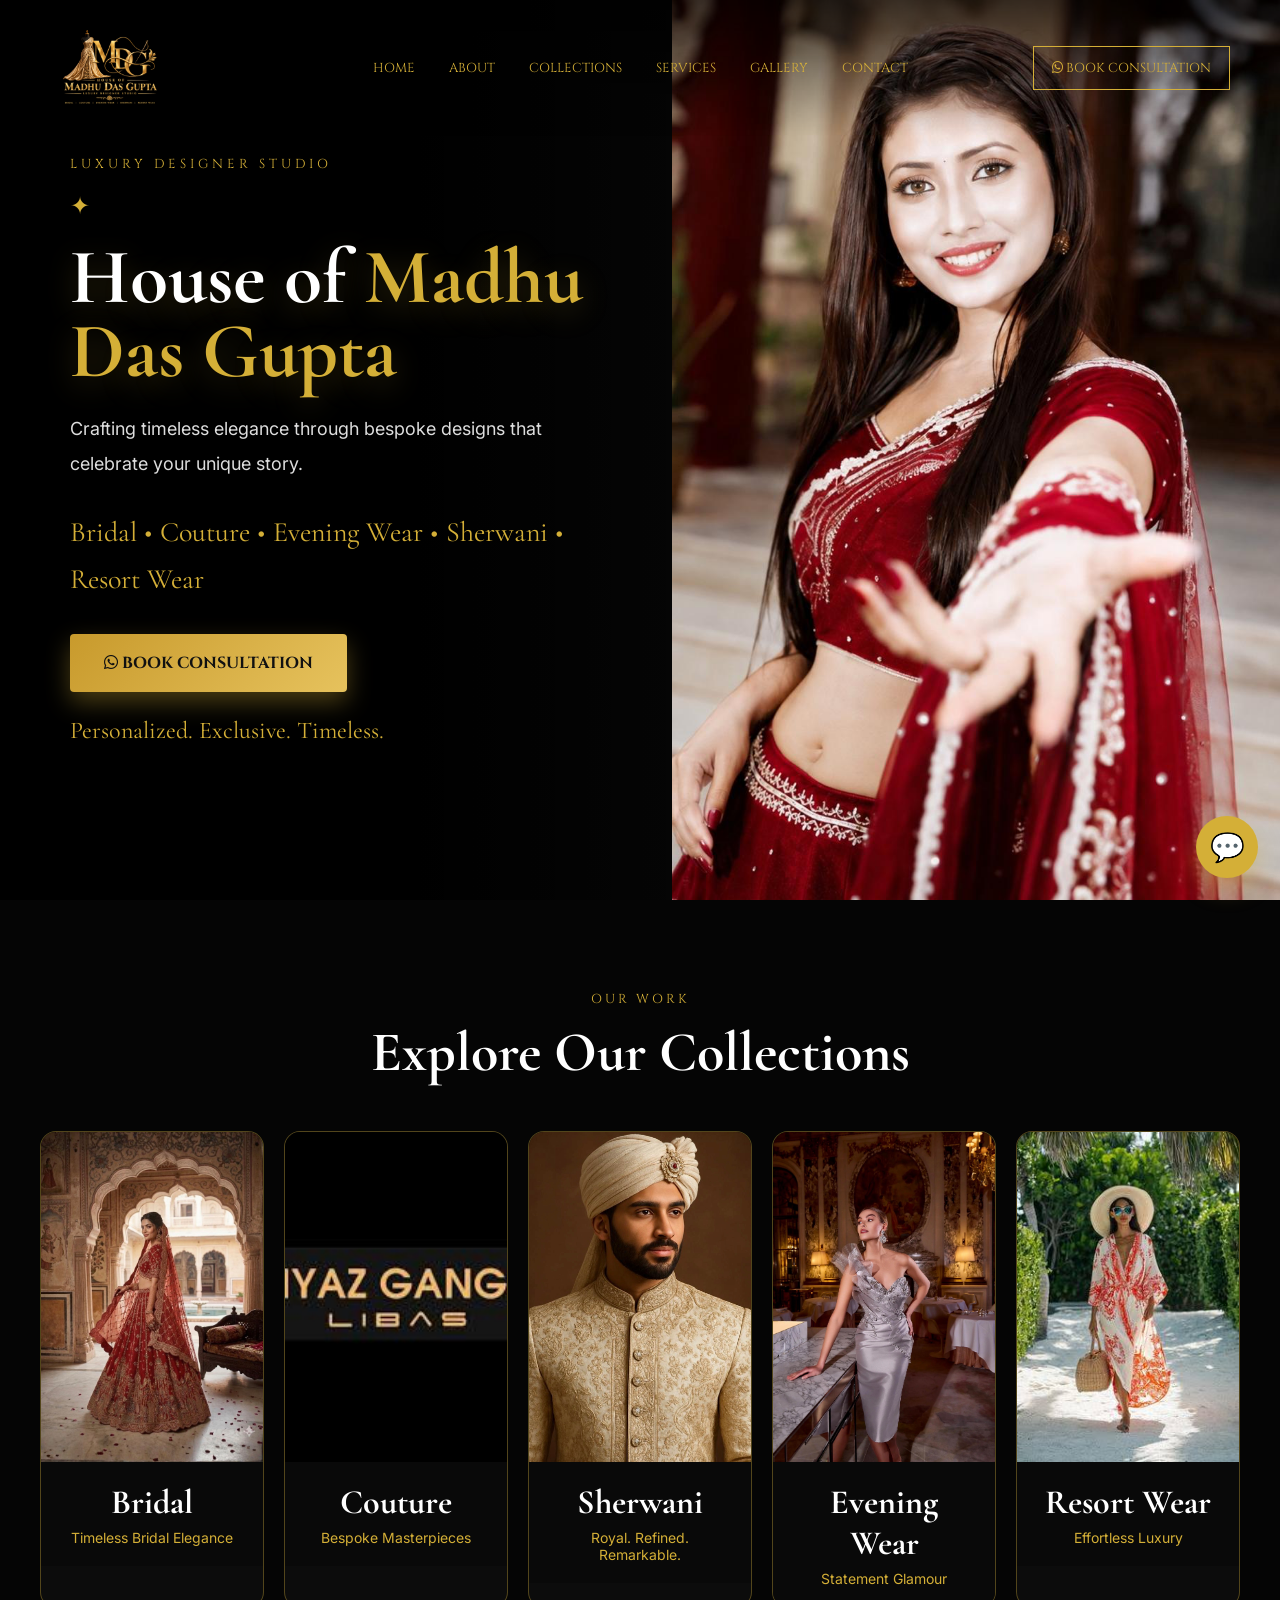
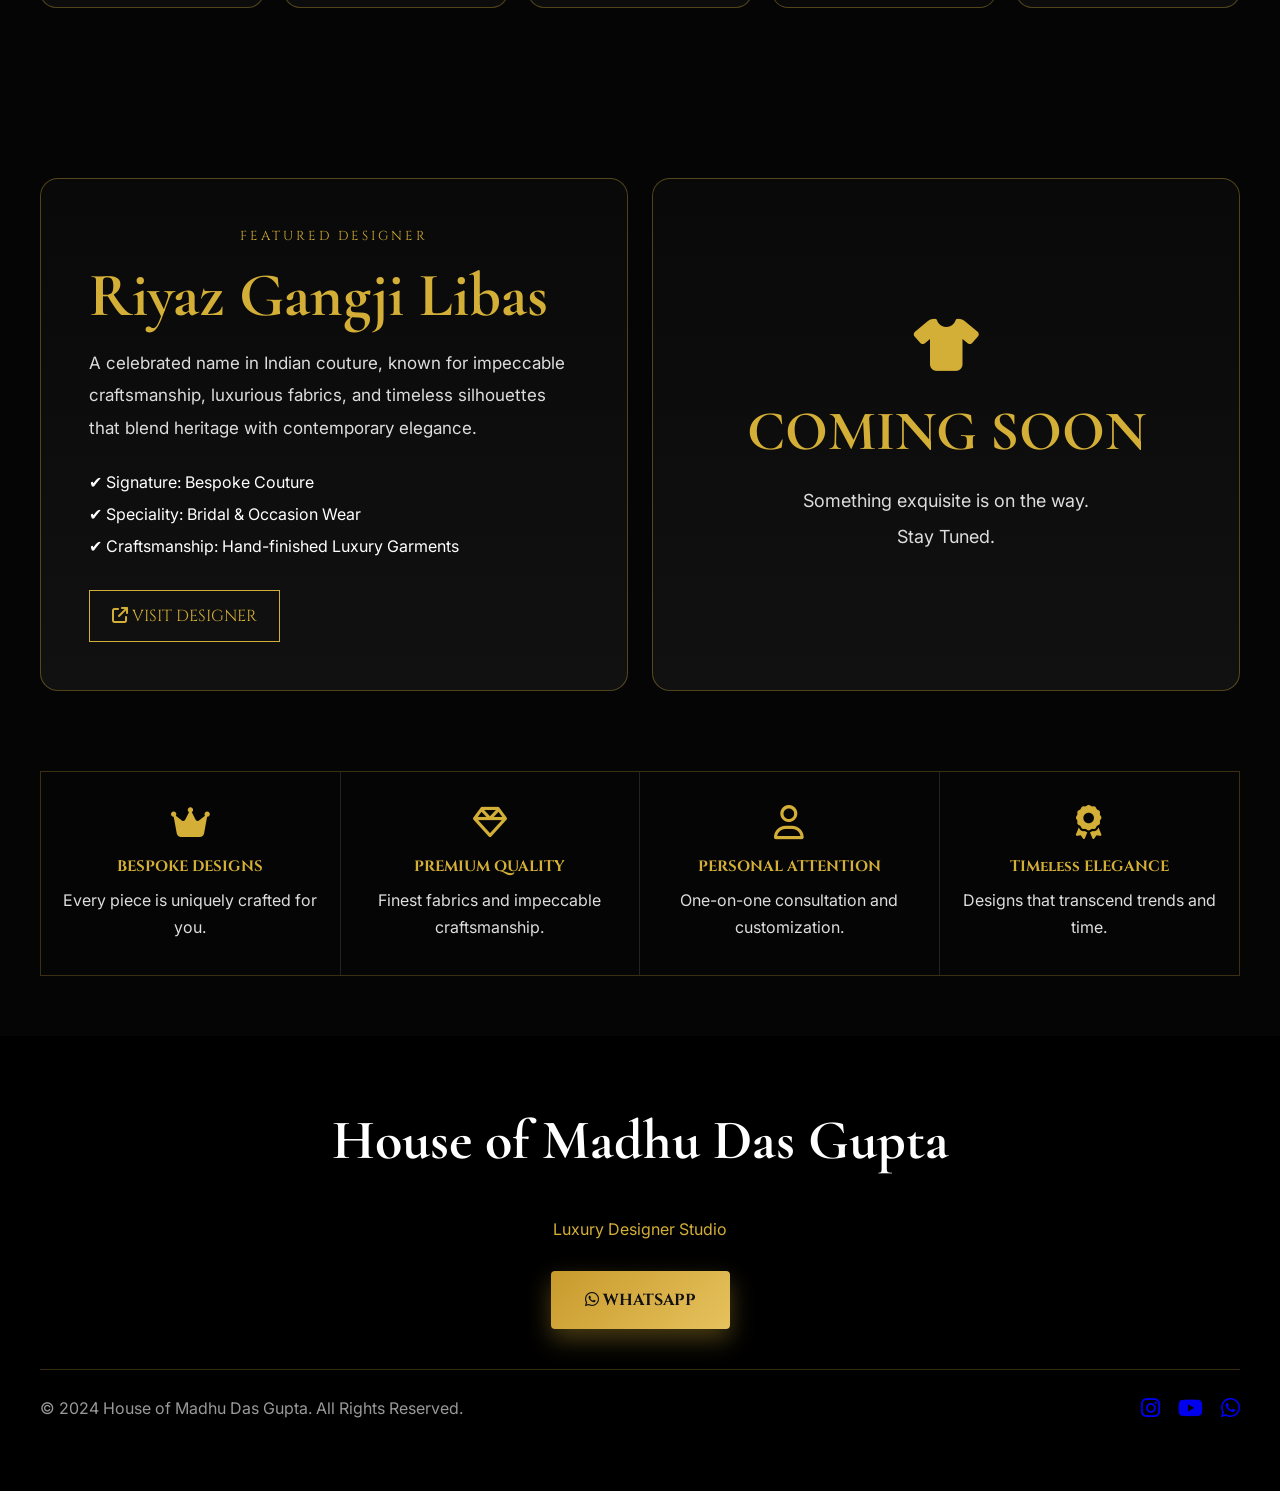
==== commit 1ebefefb: "Update index.html" ====
--- a/index.html
+++ b/index.html
@@ -19,9 +19,6 @@
 <body>
 
 
-<div id="loader">
-  <img src="logo.PNG" alt="MDG Logo">
-</div>
 
 <header>
 
@@ -242,7 +239,7 @@
 
 </footer>
 <a href="https://wa.me/919892027604" class="whatsapp-float">💬</a>
-  <a href="https://wa.me/919892027604" class="whatsapp-float">💬</a>
+  
 
 <script>
 document.querySelectorAll('.gold-btn').forEach(btn=>{
@@ -259,6 +256,6 @@
 
 </body>
 </html>
-</body>
-
-</html>
+
+
+
--- a/style.css
+++ b/style.css
@@ -591,3 +591,27 @@
 transform:translateY(-4px);
 box-shadow:0 18px 40px rgba(212,175,55,.35);
 }
+#loader{
+  position:fixed;
+  top:0;
+  left:0;
+  width:100%;
+  height:100%;
+  background:#000;
+  display:flex;
+  justify-content:center;
+  align-items:center;
+  z-index:9999;
+  transition:opacity .6s ease;
+}
+
+#loader img{
+  width:140px;
+  animation:logoGlow 2s ease-in-out;
+}
+
+@keyframes logoGlow{
+  0%{opacity:0;transform:scale(.8);}
+  50%{opacity:1;transform:scale(1);}
+  100%{opacity:1;}
+}
